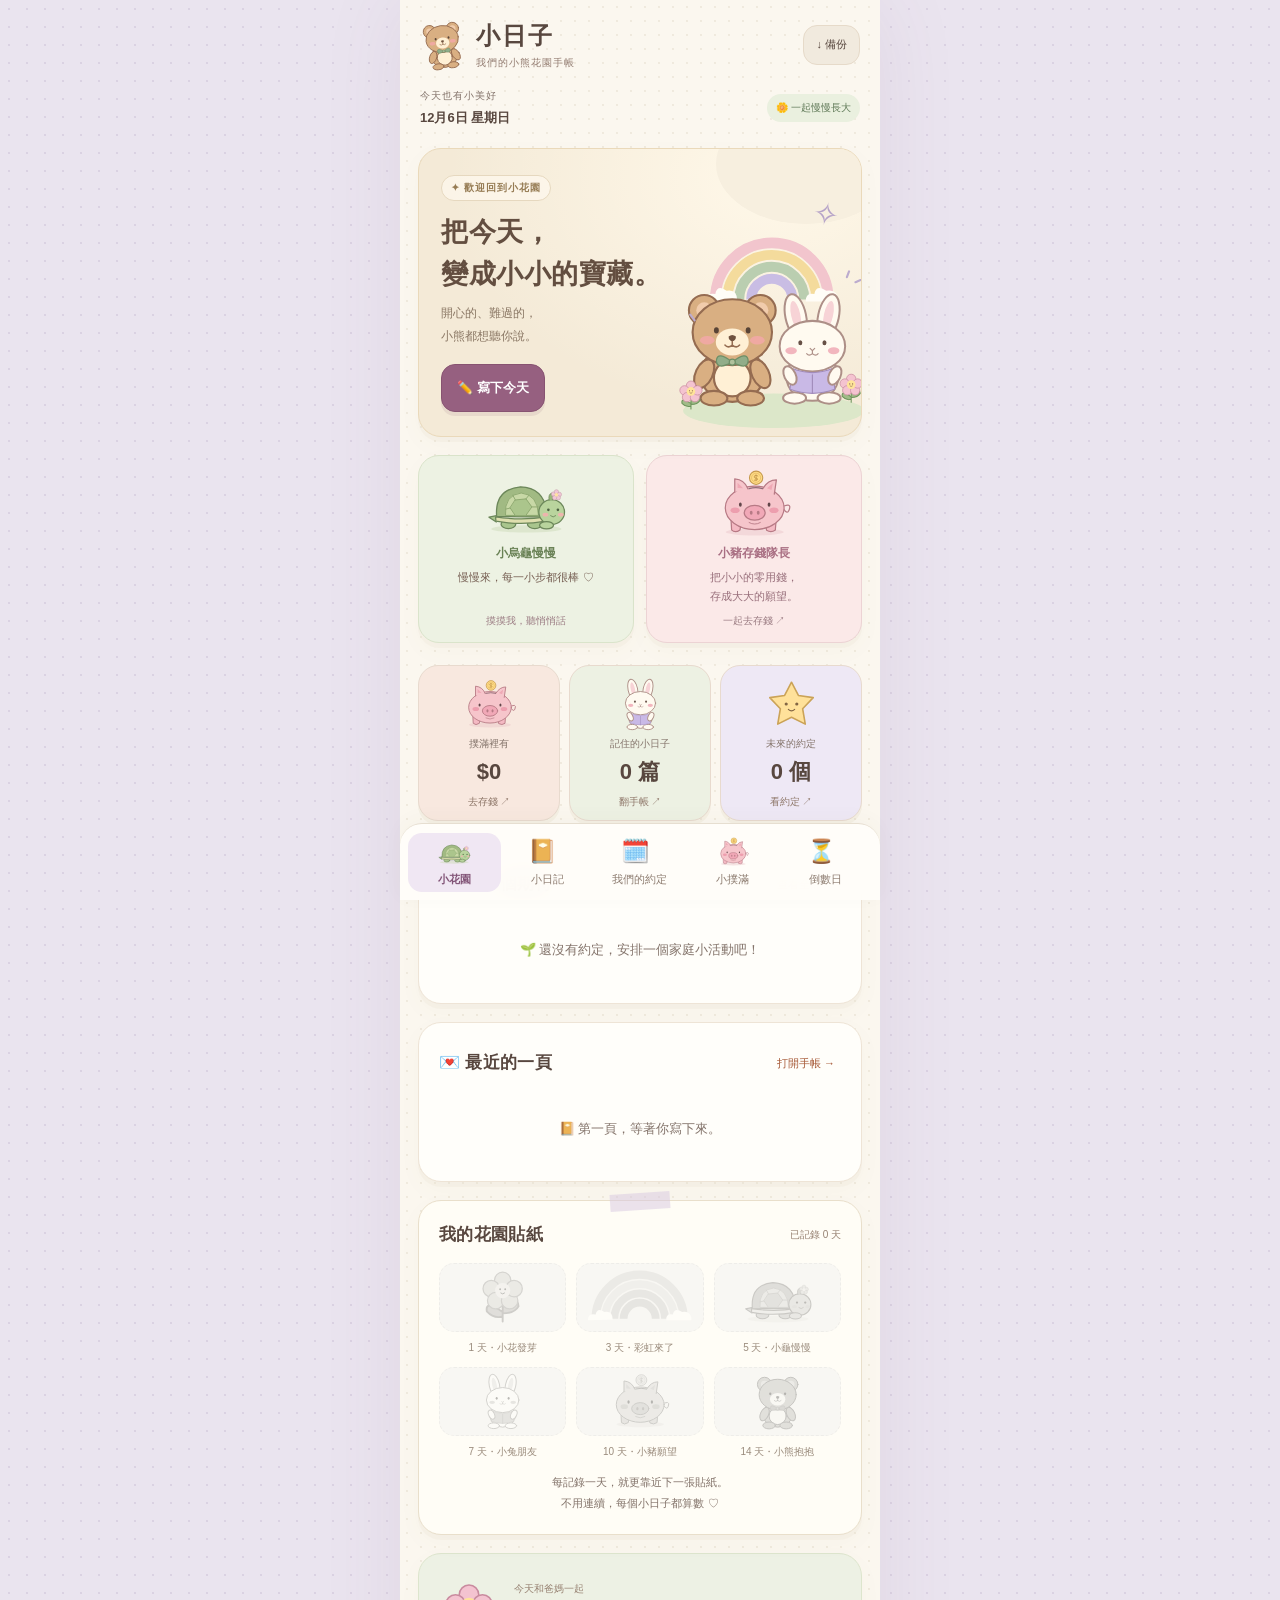
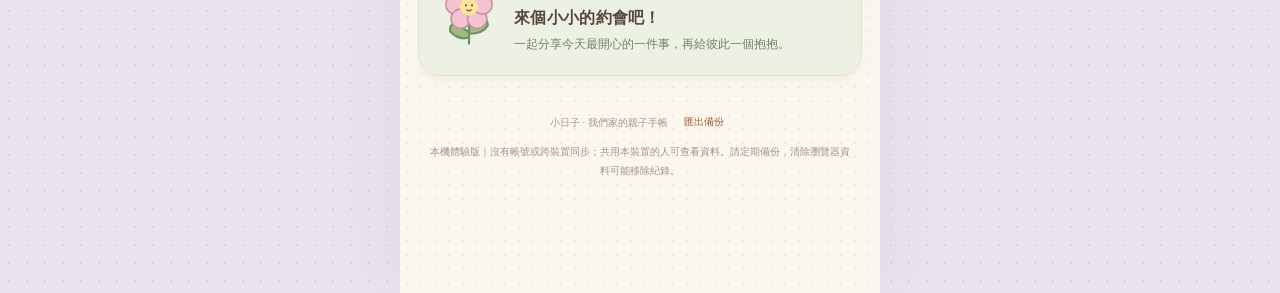
==== family-journal.html @ 4f3462b0 "Add files via upload" ====
<!doctype html>
<html lang="zh-Hant">
<head>
<meta charset="utf-8"><meta name="viewport" content="width=device-width,initial-scale=1,viewport-fit=cover"><meta name="theme-color" content="#fbf7ef"><meta name="apple-mobile-web-app-capable" content="yes"><meta name="apple-mobile-web-app-title" content="小日子">
<title>小日子・小熊花園親子手帳</title>
<style>
:root{--ink:#443b34;--muted:#82766b;--orange:#dc754e;--cream:#faf7f0;--line:#e9e1d5;--green:#526c52;--shadow:0 8px 30px #56432c08}*{box-sizing:border-box}body{margin:0;background:var(--cream);color:var(--ink);font-family:"Microsoft JhengHei","PingFang TC",sans-serif;line-height:1.65}button,input,textarea,select{font:inherit}button{cursor:pointer}button:focus-visible,a:focus-visible{outline:3px solid #956749;outline-offset:3px}button{border:0;border-radius:12px;padding:10px 18px;background:#eee7dc;color:var(--ink)}button:hover{filter:brightness(.96)}.primary{background:var(--orange);color:white}.secondary{background:#eef2e8;color:var(--green)}.danger{color:#a0473f;background:#fbefea}.small{font-size:13px;padding:6px 11px}.shell{display:grid;grid-template-columns:235px 1fr;min-height:100vh}.sidebar{padding:36px 22px;border-right:1px solid var(--line);background:#fffdf8;display:flex;flex-direction:column;gap:28px}.brand{font-size:28px;font-weight:800;letter-spacing:4px}.brand span{font-size:13px;display:block;font-weight:400;letter-spacing:2px;color:var(--muted)}nav{display:grid;gap:9px}nav button{text-align:left;background:transparent;padding:13px 16px}nav button.active{background:#f9e5d7;color:#a75534;font-weight:700}.nav-icon{display:inline-block;width:32px}.sidebar-note{margin-top:auto;font-size:12px;color:var(--muted);background:#f5f2e9;padding:16px;border-radius:16px}.main{padding:32px 5%;max-width:1450px;width:100%;margin:auto}.topbar{display:flex;justify-content:space-between;align-items:center;gap:16px;margin-bottom:32px}.eyebrow{color:var(--muted);font-size:12px;letter-spacing:2px}.topbar strong{display:block;font-size:16px}.badge{font-size:12px;background:#eaf0e3;color:var(--green);padding:7px 12px;border-radius:30px}h1{font-size:30px;line-height:1.4;margin:8px 0 10px}h2{font-size:19px;margin:0 0 15px}h3{margin:0;font-size:17px}p{margin:8px 0}small,.muted{color:var(--muted)}.page-head{margin-bottom:26px}.grid{display:grid;grid-template-columns:1.1fr 1fr;gap:22px}.card{background:#fffefa;border:1px solid var(--line);border-radius:22px;padding:25px;box-shadow:var(--shadow);margin-bottom:20px}.hero{background:#f4e4ce;display:flex;align-items:center;justify-content:space-between;gap:20px;padding:32px;border:0}.hero p{color:#80664f}.hero-art{font-size:88px;transform:rotate(-8deg);line-height:1.2}.row{display:flex;gap:12px;align-items:center;flex-wrap:wrap}.between{justify-content:space-between}.stats{display:grid;grid-template-columns:repeat(3,1fr);gap:15px;margin-bottom:24px}.stat{padding:20px;background:#fffefa;border:1px solid var(--line);border-radius:18px}.stat strong{display:block;font-size:26px}.stat small{font-size:12px}.mint{background:#eef2e7}.peach{background:#fcece2}.lavender{background:#efecf5}.empty{padding:22px 12px;text-align:center;color:var(--muted);font-size:14px}.field{display:block;margin:0 0 15px}.field>span{display:block;font-size:14px;font-weight:700;margin-bottom:6px}input,textarea,select{width:100%;padding:11px 12px;border:1px solid #dbd2c5;border-radius:10px;background:#fff;color:var(--ink);min-width:0}textarea{resize:vertical;min-height:110px}.two{display:grid;grid-template-columns:1fr 1fr;gap:14px}.moods{display:flex;gap:9px;margin-bottom:18px;flex-wrap:wrap}.moods label{position:relative;cursor:pointer}.moods input{position:absolute;opacity:0;width:1px}.moods span{display:block;border:2px solid transparent;background:#f4f0e9;border-radius:13px;padding:8px 12px;font-size:24px}.moods input:checked+span{border-color:var(--orange);background:#fff0e6}.moods input:focus-visible+span{outline:3px solid #956749}.entry{border-top:1px solid var(--line);padding:19px 0}.entry:first-child{border:0}.entry p{white-space:pre-wrap;overflow-wrap:anywhere}.reply{background:#f2f3e9;border-radius:12px;padding:12px 15px;margin:12px 0}.reply p{margin:4px 0}.balance{font-size:48px;line-height:1.25;font-weight:800;letter-spacing:-1px;margin:14px 0}.pig{font-size:90px;line-height:1.4}.money-head{background:#fae7e2;text-align:center}.progress{height:13px;border-radius:20px;background:#e7dfd4;overflow:hidden;margin:14px 0}.progress>div{height:100%;background:#92a67c;border-radius:20px}.transaction{display:flex;align-items:center;gap:12px;border-bottom:1px solid var(--line);padding:14px 0}.transaction .desc{flex:1;min-width:0;overflow-wrap:anywhere}.transaction strong{white-space:nowrap}.positive{color:#4b7453}.negative{color:#b45e43}.calendar{display:grid;grid-template-columns:repeat(7,1fr);gap:4px}.weekday{text-align:center;color:var(--muted);font-size:12px;padding:8px 0}.day{border:1px solid var(--line);background:#fffefa;border-radius:9px;min-height:68px;padding:5px;overflow:hidden}.day.today{border-color:var(--orange);background:#fff2e8}.day time{font-size:13px}.day .dot{display:block;background:#eaf0e2;color:var(--green);font-size:10px;white-space:nowrap;overflow:hidden;text-overflow:ellipsis;border-radius:4px;padding:1px 3px;margin-top:3px}.count-card{display:flex;align-items:center;gap:20px}.count-number{min-width:82px;text-align:center;font-size:37px;line-height:1.1;color:var(--orange);font-weight:800}.count-number small{font-size:12px;font-weight:400;display:block;margin-top:7px}.count-body{flex:1;overflow-wrap:anywhere}.hint{font-size:12px;color:var(--muted)}footer{font-size:12px;color:var(--muted);text-align:center;padding:20px}.toast{position:fixed;bottom:25px;left:50%;transform:translateX(-50%);background:#443b34;color:white;border-radius:14px;padding:12px 22px;max-width:90vw;z-index:5;box-shadow:0 6px 25px #0002}.hidden,[hidden]{display:none!important}.section-link{color:#a75a38;background:transparent;padding:0;font-size:13px}.checkbox{display:flex;align-items:center;gap:9px;font-size:14px;margin:10px 0 18px}.checkbox input{width:auto}.goal-icon{font-size:36px}dialog{border:1px solid var(--line);border-radius:20px;padding:26px;max-width:430px;width:90%;background:#fffefa;color:var(--ink)}dialog::backdrop{background:#443b3460}.note-box{padding:14px;background:#f7f1e7;border-radius:12px;font-size:13px;margin-bottom:16px}.mobile-brand{display:none}
@media(min-width:1100px){.calendar-layout{grid-template-columns:1.5fr 1fr}}
@media(max-width:850px){.shell{grid-template-columns:1fr}.sidebar{padding:15px 20px;gap:12px;border-right:0;border-bottom:1px solid var(--line)}.brand{font-size:23px}.brand span{display:none}nav{display:flex;overflow:auto;gap:5px}nav button{white-space:nowrap;font-size:13px;padding:9px}.nav-icon{width:25px}.sidebar-note{display:none}.main{padding:22px}.topbar{margin-bottom:22px}.grid{grid-template-columns:1fr}.hero-art{font-size:65px}.hero{padding:24px}.stats{gap:8px}.stat{padding:15px}.stat strong{font-size:22px}h1{font-size:26px}}
@media(max-width:480px){.main{padding:18px 14px}.card{padding:20px}.topbar{align-items:flex-start}.badge{font-size:10px}.two{grid-template-columns:1fr}.day{min-height:57px;padding:3px}.hero-art{font-size:48px}.hero{gap:5px}.hero h1{font-size:23px}.stats{grid-template-columns:1fr 1fr 1fr}.stat{padding:12px 9px}.stat strong{font-size:20px}.stat small{font-size:11px}.count-card{gap:10px}.count-number{min-width:65px}}

/* 手機優先的小熊花園：所有插畫內嵌於單一檔案，離線也能開啟。 */
:root{--ink:#58473f;--muted:#84746b;--orange:#9b6082;--cream:#fbf7ef;--line:#ede4d8;--green:#5f7957;--shadow:0 5px 0 #e9e1d446,0 8px 24px #8b704908}
body{background:#eae4ef;background-image:radial-gradient(#bcaecb55 1px,transparent 1px);background-size:18px 18px;font-family:"Microsoft JhengHei","PingFang TC",sans-serif;-webkit-tap-highlight-color:transparent}button,input,textarea,select{touch-action:manipulation}button{transition:transform .16s,background .16s,box-shadow .16s;min-height:44px}button:active{transform:translateY(2px) scale(.98)}button:hover{filter:none}.art-library{position:absolute;width:0;height:0;overflow:hidden}.shell{display:block;max-width:480px;margin:0 auto;background:var(--cream);background-image:radial-gradient(#d1c6af44 .8px,transparent .8px);background-size:14px 14px;box-shadow:0 0 80px #6f526b14;min-height:100dvh;position:relative}.sidebar{padding:20px 20px 0;border:0;display:block;background:transparent}.brand{display:flex;align-items:center;gap:10px;font-size:24px;line-height:1.25;letter-spacing:2px}.brand>svg{width:46px;height:50px;transform:rotate(-8deg)}.brand span{display:block;font-size:10px;letter-spacing:1px;margin-top:6px;color:#927b70}.backup-button{margin-left:auto;font-size:11px;font-weight:400;letter-spacing:0;background:#f1eade;min-height:40px;padding:6px 12px;border:1px solid #e6dac9;border-radius:14px}.sidebar-note{display:none}nav{position:fixed;z-index:10;bottom:0;left:50%;transform:translateX(-50%);width:min(100%,480px);display:grid;grid-template-columns:repeat(5,minmax(0,1fr));gap:0;padding:9px 8px calc(8px + env(safe-area-inset-bottom,0px));background:#fffdf9f5;backdrop-filter:blur(14px);border-top:1px solid #e6ded0;border-radius:22px 22px 0 0;box-shadow:0 -4px 20px #5e494009}nav button{display:flex;flex-direction:column;align-items:center;justify-content:center;gap:4px;padding:4px 0;background:transparent;font-size:11px;border-radius:14px;min-height:56px;white-space:nowrap;color:#8d7c70}nav button.active{background:#f0e7f3;color:#825477;font-weight:700}.nav-icon{width:38px;height:29px;font-size:23px;line-height:29px;display:block}.main{padding:18px 18px calc(95px + env(safe-area-inset-bottom,0px));max-width:100%;margin:0}.topbar{margin:0 2px 20px;gap:8px}.topbar .eyebrow{font-size:10px;letter-spacing:1px}.topbar strong{font-size:13px;margin-top:2px}.badge{font-size:10px;padding:6px 9px;background:#eaf0df}.eyebrow{font-size:11px;letter-spacing:1px}h1{font-size:27px;letter-spacing:.5px}h2{font-size:17px;letter-spacing:.3px;margin-bottom:12px}h3{font-size:16px}p{font-size:14px}.card{padding:20px;border:1px solid #eee4d6;border-radius:23px;margin-bottom:18px}.hero{position:relative;display:block;overflow:hidden;background:#f4ead7;background-image:radial-gradient(ellipse at 80% 10%,#fff8e9 0,transparent 65%);min-height:285px;border:1px solid #ead9ba;padding:24px 22px;isolation:isolate}.hero:after{content:"";position:absolute;width:180px;height:120px;border-radius:50%;background:#f7efdf;right:-35px;top:-45px;z-index:-1}.hero-copy{position:relative;z-index:2;pointer-events:none}.hero-copy button{pointer-events:auto}.hero-tag{display:inline-block;font-size:10px;font-weight:700;color:#967c54;letter-spacing:1px;background:#fffaf0b0;border:1px solid #e6d8bf;padding:4px 9px;border-radius:20px}.hero h1{font-size:27px;line-height:1.55;margin:11px 0 6px;max-width:100%;color:#634e40}.hero p{font-size:12px;line-height:1.9;max-width:165px;color:#8a7764;margin:0 0 16px}.hero .primary{font-size:13px;padding:11px 15px}.primary{background:#966080;border:1px solid #875371;box-shadow:0 4px 0 #7545621a;font-weight:700;border-radius:14px;min-height:48px}.hero-art{position:absolute;right:-6px;bottom:7px;width:194px;height:198px;transform:none;pointer-events:none}.hero-spark{position:absolute;right:22px;top:40px;color:#b6a3c8;font-size:31px;transform:rotate(12deg)}.buddy{display:flex;width:100%;text-align:left;align-items:center;gap:11px;border:1px solid #e8dfd2;background:#fffdf7;padding:12px 14px;margin-bottom:22px;border-radius:18px;box-shadow:var(--shadow)}.buddy>svg{width:41px;height:47px;flex-shrink:0}.buddy>span:nth-child(2){flex:1}.buddy small{display:block;color:#a08471;font-size:10px;margin-bottom:3px}.buddy #buddy-message{display:block;font-size:12px;color:#786155;line-height:1.7}.buddy-heart{font-size:26px;color:#bc8aa1}.buddy.bounce svg{animation:wiggle .5s ease}.stats{gap:9px;margin-bottom:22px;grid-template-columns:repeat(3,minmax(0,1fr))}.stat{padding:12px 7px 10px;text-align:center;border-radius:20px;min-width:0;position:relative;box-shadow:0 4px 0 #dccfba33;border:1px solid #e8dace;overflow:hidden}.stat>svg{display:block;width:61px;height:53px;margin:0 auto 5px}.stat small{display:block;font-size:10px}.stat strong{font-size:22px;margin-top:2px;overflow-wrap:anywhere;line-height:1.5}.stat-link{display:block;font-size:10px;color:#8e7769;margin-top:6px}.peach{background:#f8e8df}.mint{background:#edf1e3}.lavender{background:#eee8f5}.grid,.calendar-layout{display:grid;grid-template-columns:minmax(0,1fr);gap:0}.grid>div{min-width:0}.section-link{font-size:11px;min-height:40px;padding:6px;display:inline-flex;align-items:center}.row.between{gap:6px}.row.between h2{margin-bottom:0}.row.between+div{margin-top:14px}.count-card{gap:14px}.count-number{min-width:70px;font-size:37px;background:#f7f0e5;padding:12px 7px;border:1px dashed #d9cbb9;border-radius:16px;color:#9b6082;line-height:1.1}.count-number small{font-size:10px}.count-body small{font-size:11px}.count-body p{font-size:12px;margin:4px 0;white-space:pre-wrap}.empty{padding:20px 5px;font-size:13px;line-height:1.9}.page-head{margin:4px 3px 23px}.page-head h1{margin:5px 0}.page-head p{font-size:13px;margin-top:5px}.tiny-label{font-size:10px;color:#978272}.garden-card{background:#fffdf6;border:1px solid #e9dfcb;position:relative}.garden-card:before{content:"";position:absolute;width:60px;height:17px;background:#d7c7e180;top:-8px;left:calc(50% - 30px);transform:rotate(-4deg)}.garden-stickers{display:grid;grid-template-columns:repeat(4,minmax(0,1fr));gap:10px;margin:20px 0 12px}.garden-sticker{text-align:center;font-size:10px;color:#9b8c7d}.garden-sticker svg{display:block;width:100%;height:69px;padding:5px;border-radius:15px;background:#f6eedf;border:1px dashed #e3d5bd;filter:grayscale(1);opacity:.4}.garden-sticker.earned svg{filter:none;opacity:1;background:#fff4db;border:1px solid #e8d4ad;transform:rotate(-5deg);box-shadow:2px 4px 0 #e7dac4}.garden-sticker:nth-child(even).earned svg{transform:rotate(5deg)}.garden-sticker span{display:block;margin-top:8px}.garden-card .hint{font-size:11px;text-align:center;line-height:1.9;margin-bottom:0}.family-task{display:flex;align-items:center;gap:15px;background:#edf1e4;border-color:#dde5cd}.family-task>svg{width:60px;height:78px;flex-shrink:0}.family-task h2{margin:4px 0;font-size:16px}.family-task p{font-size:12px;margin:0;color:#708166}.field{margin-bottom:17px}.field>span{font-size:13px}input,textarea,select{font-size:16px;min-height:48px;border-radius:13px;border:1px solid #e0d5c6;background:#fffdf9;padding:12px;line-height:1.5}input:focus,textarea:focus,select:focus{outline:2px solid #bea6cc;outline-offset:2px}textarea{min-height:145px}.two{grid-template-columns:1fr;gap:0}.moods{display:grid;grid-template-columns:repeat(5,minmax(0,1fr));gap:7px;margin:12px 0 22px}.moods span{padding:9px 0 6px;text-align:center;font-size:27px;background:#f7f0e6;border-radius:15px;border:2px solid transparent;line-height:1.4}.moods em{font-style:normal;font-size:10px;display:block;color:#8b7567;margin-top:3px}.moods input:checked+span{border-color:#b397bf;background:#f0e6f4;box-shadow:0 3px 0 #bfa4ce2e}.mood-title{font-size:13px;font-weight:700}.writing-prompts{margin-bottom:18px}.writing-prompts>span{font-size:11px;color:#95806f;display:block;margin-bottom:8px}.writing-prompts .row{gap:5px}.writing-prompts button{padding:8px 10px;font-size:11px;border-radius:12px;background:#f3eddf;min-height:40px;flex:1;white-space:nowrap}.sticker-picker{display:grid;grid-template-columns:repeat(6,minmax(0,1fr));gap:5px;margin:-4px 0 20px}.sticker-picker button{font-size:24px;padding:7px 0;border:2px solid transparent;background:#f6f0e5;border-radius:13px}.sticker-picker button.selected{border-color:#c2a0b5;background:#faeaf1;transform:rotate(-6deg)}.sr-only{position:absolute!important;width:1px!important;height:1px!important;margin:-1px!important;padding:0!important;overflow:hidden!important;clip:rect(0,0,0,0)!important;white-space:nowrap!important;border:0!important;min-height:0!important}.full{width:100%}.note-box{font-size:12px;padding:13px 14px;border-radius:14px;background:#f5efdf}.entry{padding:20px 0}.entry>p{font-size:15px;line-height:1.95;background:repeating-linear-gradient(transparent,transparent 28px,#eadfc366 29px);padding:6px 0;min-height:40px}.reply{background:#edf1e4;border:1px solid #e0e7d4;border-radius:16px 16px 16px 4px}.reply p{font-size:13px;line-height:1.8}.reply small{font-size:10px}.secondary{background:#e7eddb;border:1px solid #d9e2cc;border-radius:12px}.small{font-size:12px;min-height:40px}.entry form textarea{font-size:16px;background:#fffef9}.calendar{gap:4px;grid-template-columns:repeat(7,minmax(0,1fr))}.day{min-height:58px;border-radius:11px;padding:4px;position:relative;background:#fffdf8;border-color:#efe5d6;min-width:0}.day.today{background:#eee5f4;border:1.5px solid #b69ac6}.day.today time{color:#8b5b9c;font-weight:800}.day time{font-size:12px}.day .dot{width:7px;height:7px;padding:0;border-radius:50%;display:inline-block;font-size:0;margin:3px 1px 0;background:#a7ba86}.day .dot.exam{background:#c3acd9}.day .dot.birthday{background:#e6b084}.weekday{font-size:11px}.money-head{background:#fae9e9;border:1px solid #efd4d7;position:relative;overflow:hidden}.money-head:before,.money-head:after{content:"✧";position:absolute;color:#d8a4af;font-size:30px;top:60px;left:25px}.money-head:after{left:auto;right:25px;top:110px;font-size:21px}.pig{line-height:1;font-size:14px}.pig svg{width:210px;height:175px;display:block;margin:auto}.pig-name{display:inline-block;background:#fff9f3;border:1px solid #eac9ce;color:#aa7983;border-radius:20px;padding:5px 12px;font-size:10px;transform:rotate(-4deg);margin:-5px 0 5px}.money-head>p{color:#997983;font-size:12px}.balance{font-size:43px;color:#a16b82;margin:4px 0 12px}.pig-cheer{font-size:12px;color:#986d7a;margin:0 0 16px}.money-head .row{gap:8px}.money-head .row>span{background:#fff8f3;padding:5px 9px;border-radius:20px;font-size:10px;color:#9a7b77}.money-head .hint{font-size:10px;max-width:250px;margin:12px auto 0;color:#aa8f8a}.money-actions{display:grid;grid-template-columns:1fr 1fr;gap:12px;margin:16px 0 20px}.money-actions button{display:flex;flex-direction:column;align-items:center;gap:5px;padding:12px;font-size:29px;background:#f6f1e6;border:2px solid transparent;border-radius:17px}.money-actions button span{font-size:13px;font-weight:700;color:#8a7665}.money-actions button.chosen{background:#eef0e2;border-color:#aaba8f}.money-actions button[data-money="out"].chosen{background:#f8e9e5;border-color:#d1a08d}.progress{height:16px;border:2px solid #f7f3e9;background:#eae3d3;box-shadow:0 0 0 1px #e6dece;margin:17px 0}.progress>div{background:repeating-linear-gradient(110deg,#a8bc93,#a8bc93 9px,#b7c99f 9px,#b7c99f 18px);transition:width .4s}.transaction{gap:8px}.transaction .desc strong{font-size:12px;white-space:normal}.transaction .desc small{font-size:10px}.transaction>strong{font-size:13px}.transaction button{font-size:10px;padding:5px 8px;min-height:40px}.hint{font-size:11px}.checkbox{font-size:12px;min-height:44px}.checkbox input{width:20px;height:20px;min-height:0;accent-color:#98749f}#event-form .primary,#money-form .primary,#goal-form button{width:100%}#event-form textarea{min-height:90px}#page-countdown>.primary{width:100%}#page-countdown .card{background:#f0ecf5}#page-countdown .card.mint{background:#edf1e3}footer{font-size:10px;line-height:1.9;padding:8px 8px 18px;color:#a39383}footer .section-link{font-size:10px}.toast{bottom:calc(92px + env(safe-area-inset-bottom,0px));font-size:13px;background:#796078;color:#fff;border:1px solid #fff6;border-radius:17px;max-width:calc(100vw - 32px);width:max-content;box-shadow:0 8px 30px #79607826;z-index:30;text-align:center;padding:12px 18px}.celebration{position:fixed;inset:0;pointer-events:none;z-index:25;overflow:hidden;max-width:480px;margin:auto}.celebration span{position:absolute;top:30%;font-size:24px;animation:petal-fall 1.7s ease-out both;left:var(--x);animation-delay:var(--delay)}dialog{padding:25px;border-radius:24px;border:2px solid #e9d8e6}dialog h2{font-size:18px}dialog p{font-size:14px}dialog .row{flex-wrap:nowrap}dialog button{flex:1}dialog::backdrop{background:#65565e66;backdrop-filter:blur(3px)}.coin{transform-origin:126px 25px;animation:coin-float 3.5s ease-in-out infinite}
@keyframes coin-float{50%{transform:translateY(-5px) rotate(5deg)}}@keyframes wiggle{25%{transform:rotate(-12deg)}75%{transform:rotate(12deg)}}@keyframes petal-fall{0%{opacity:0;transform:translateY(-40px) rotate(0) scale(.6)}20%{opacity:1}100%{opacity:0;transform:translateY(330px) rotate(130deg) scale(1.1)}}
@media(max-width:360px){.main{padding-left:13px;padding-right:13px}.sidebar{padding-left:15px;padding-right:15px}.hero{padding:22px 18px;min-height:280px}.hero h1{font-size:25px}.hero-art{width:163px;height:175px;right:-14px;bottom:13px}.hero p{font-size:11px;max-width:145px}.hero .primary{padding:10px 12px}.stat strong{font-size:19px}.moods{gap:5px}.writing-prompts button{font-size:10px;padding:8px 5px}.card{padding:18px}.day{padding:3px;min-height:52px}.brand{font-size:22px}.brand>svg{width:40px}.garden-stickers{gap:6px}.garden-sticker span{font-size:9px}nav button{font-size:10px}}
@media(prefers-reduced-motion:reduce){*,*:before,*:after{animation:none!important;transition:none!important;scroll-behavior:auto!important}.celebration{display:none}}

#page-pig .grid>div{display:contents}#page-pig .money-head{order:0}#page-pig #money-form{order:1}#page-pig .goal-card{order:2}#page-pig .transaction-card{order:3}.money-actions svg{width:36px;height:36px}button:focus-visible{outline-color:#9b77b0}
.nav-icon svg{display:block;width:36px;height:30px;margin:auto}.animal-friends{display:grid;grid-template-columns:repeat(2,minmax(0,1fr));gap:12px;margin:0 0 22px}.animal-friends .buddy{display:flex;flex-direction:column;gap:5px;margin:0;padding:13px 10px;text-align:center;min-width:0;border-radius:21px}.animal-friends .buddy>svg{width:88px;height:70px;flex-shrink:0}.animal-friends .buddy>span:nth-child(2){width:100%;flex:auto}.animal-friends .buddy small{font-size:12px;font-weight:700;margin-bottom:4px}.animal-friends .buddy #buddy-message,.animal-friends .friend-message{display:block;font-size:11px;line-height:1.8;min-height:40px}.turtle-buddy{background:#edf2e3;border-color:#dae4cb}.turtle-buddy small{color:#6a8256}.pig-buddy{background:#fbe9e8;border-color:#ecd3d4}.pig-buddy small{color:#a96f83}.pig-buddy .friend-message{color:#986f7b}.friend-arrow{font-size:10px;color:#9b7c83}.animal-friends .buddy:focus-visible{outline-offset:2px}@media(max-width:360px){.animal-friends{gap:9px}.animal-friends .buddy{padding:12px 8px}.animal-friends .buddy>svg{width:78px;height:65px}.animal-friends .buddy #buddy-message,.animal-friends .friend-message{font-size:10px}}
.garden-stickers{grid-template-columns:repeat(3,minmax(0,1fr))}
</style>
</head>
<body>
<svg xmlns="http://www.w3.org/2000/svg" class="art-library" aria-hidden="true"><defs>
<symbol id="turtle" viewBox="0 0 240 180"><ellipse cx="121" cy="158" rx="96" ry="10" fill="#cddcba" opacity=".5"/><g stroke="#6c875a" stroke-width="3.5" stroke-linecap="round" stroke-linejoin="round"><path d="M43 121L19 126 39 139" fill="#a9c58d"/><ellipse cx="72" cy="145" rx="20" ry="12" fill="#a9c58d"/><ellipse cx="144" cy="145" rx="20" ry="12" fill="#a9c58d"/><path d="M40 124Q34 50 105 43Q176 46 177 126Z" fill="#a1ba83"/><path d="M64 120Q60 65 107 60Q152 64 154 120Z" fill="#c8d8a6" stroke="#8ba76e" stroke-width="2.5"/><path d="M91 79L120 76 136 98 119 122 91 122 77 101Z" fill="#abc58c" stroke="#8ba76e" stroke-width="2.5"/><path d="M91 79L84 66M120 76L128 66M136 98L153 98M77 101L64 104" fill="none" stroke="#8ba76e" stroke-width="2.5"/><path d="M37 125Q108 136 176 125L174 137Q105 149 38 137Z" fill="#dfdfaf"/><ellipse cx="190" cy="112" rx="35" ry="34" fill="#b9d49d"/><ellipse cx="176" cy="148" rx="19" ry="10" fill="#b9d49d"/><circle cx="181" cy="106" r="3.6" fill="#4d6241" stroke="none"/><circle cx="207" cy="106" r="3.6" fill="#4d6241" stroke="none"/><ellipse cx="173" cy="119" rx="8" ry="5" fill="#edb5ad" stroke="none"/><ellipse cx="215" cy="119" rx="8" ry="5" fill="#edb5ad" stroke="none"/><path d="M187 122Q194 129 201 122" fill="none" stroke-width="2.3"/><path d="M183 79Q180 64 190 60Q198 70 192 79" fill="#98b779" stroke-width="2"/></g><g fill="#f0c7d5" stroke="#c79cab" stroke-width="1.5"><circle cx="195" cy="63" r="6"/><circle cx="203" cy="57" r="6"/><circle cx="211" cy="64" r="6"/><circle cx="208" cy="73" r="6"/><circle cx="198" cy="73" r="6"/></g><circle cx="203" cy="65" r="5" fill="#ffe2a3"/></symbol>
<symbol id="flower" viewBox="0 0 80 90"><path d="M40 83V43M40 68Q12 48 15 67Q26 79 40 75M40 60Q64 40 65 59Q59 70 40 70" fill="#a0bb87" stroke="#6e945c" stroke-width="3" stroke-linecap="round"/><g fill="#f4c3d0" stroke="#c98b9f" stroke-width="2"><circle cx="40" cy="18" r="13"/><circle cx="22" cy="31" r="13"/><circle cx="29" cy="50" r="13"/><circle cx="51" cy="50" r="13"/><circle cx="58" cy="31" r="13"/></g><circle cx="40" cy="34" r="12" fill="#ffe499"/><circle cx="36" cy="32" r="1.5" fill="#775345"/><circle cx="44" cy="32" r="1.5" fill="#775345"/><path d="M37 38Q40 41 43 38" fill="none" stroke="#775345" stroke-width="1.5" stroke-linecap="round"/></symbol>
<symbol id="bear" viewBox="0 0 180 200"><g stroke="#956c51" stroke-width="3.5" stroke-linecap="round" stroke-linejoin="round"><ellipse cx="90" cy="145" rx="52" ry="45" fill="#d9af82"/><ellipse cx="90" cy="151" rx="30" ry="30" fill="#fff0d5"/><ellipse cx="44" cy="144" rx="14" ry="25" fill="#d9af82" transform="rotate(25 44 144)"/><ellipse cx="136" cy="144" rx="14" ry="25" fill="#d9af82" transform="rotate(-25 136 144)"/><ellipse cx="60" cy="184" rx="22" ry="12" fill="#d9af82"/><ellipse cx="120" cy="184" rx="22" ry="12" fill="#d9af82"/><circle cx="44" cy="40" r="25" fill="#d9af82"/><circle cx="136" cy="40" r="25" fill="#d9af82"/><circle cx="44" cy="40" r="13" fill="#f1ccac" stroke="none"/><circle cx="136" cy="40" r="13" fill="#f1ccac" stroke="none"/><ellipse cx="90" cy="76" rx="65" ry="54" fill="#d9af82"/><ellipse cx="90" cy="92" rx="27" ry="22" fill="#fff0d5" stroke="none"/><path d="M84 83Q90 78 96 83Q96 90 90 91Q84 90 84 83" fill="#70523f" stroke="none"/><path d="M90 91V97M90 97Q83 103 78 97M90 97Q97 103 102 97" fill="none" stroke-width="2.5"/><ellipse cx="64" cy="73" rx="4" ry="5" fill="#594436" stroke="none"/><ellipse cx="116" cy="73" rx="4" ry="5" fill="#594436" stroke="none"/><ellipse cx="49" cy="89" rx="12" ry="7" fill="#efa9a2" stroke="none"/><ellipse cx="131" cy="89" rx="12" ry="7" fill="#efa9a2" stroke="none"/><path d="M90 125Q66 106 64 122Q64 139 90 125Q114 106 116 122Q116 139 90 125" fill="#91ad89" stroke="#6e8f67" stroke-width="2"/><circle cx="90" cy="125" r="5" fill="#b0c19c" stroke="#6e8f67" stroke-width="2"/></g></symbol>
<symbol id="bunny" viewBox="0 0 160 200"><g stroke="#ad8f87" stroke-width="3.5" stroke-linecap="round"><ellipse cx="80" cy="148" rx="45" ry="42" fill="#fffaf0"/><ellipse cx="49" cy="185" rx="20" ry="10" fill="#fffaf0"/><ellipse cx="109" cy="185" rx="20" ry="10" fill="#fffaf0"/><ellipse cx="51" cy="43" rx="18" ry="39" fill="#fffaf0" transform="rotate(-12 51 43)"/><ellipse cx="108" cy="43" rx="18" ry="39" fill="#fffaf0" transform="rotate(12 108 43)"/><ellipse cx="51" cy="41" rx="8" ry="25" fill="#f7d3d6" stroke="none" transform="rotate(-12 51 41)"/><ellipse cx="108" cy="41" rx="8" ry="25" fill="#f7d3d6" stroke="none" transform="rotate(12 108 41)"/><ellipse cx="80" cy="95" rx="57" ry="44" fill="#fffaf0"/><ellipse cx="59" cy="89" rx="3.5" ry="4.5" fill="#665046" stroke="none"/><ellipse cx="101" cy="89" rx="3.5" ry="4.5" fill="#665046" stroke="none"/><path d="M76 99L80 103 84 99M80 103V108M80 108Q74 113 70 108M80 108Q86 113 90 108" fill="none" stroke-width="2"/><ellipse cx="43" cy="103" rx="10" ry="6" fill="#f2b6be" stroke="none"/><ellipse cx="117" cy="103" rx="10" ry="6" fill="#f2b6be" stroke="none"/><path d="M45 134Q80 148 115 134L119 170Q80 184 41 170Z" fill="#c9b9e6" stroke="#a18bbb" stroke-width="2"/><path d="M80 145V177" stroke="#a18bbb" stroke-width="2"/><ellipse cx="41" cy="146" rx="10" ry="17" fill="#fffaf0" transform="rotate(-25 41 146)"/><ellipse cx="119" cy="146" rx="10" ry="17" fill="#fffaf0" transform="rotate(25 119 146)"/></g></symbol>
<symbol id="piggy" viewBox="0 0 240 200"><ellipse cx="122" cy="180" rx="83" ry="10" fill="#e7bfc4" opacity=".4"/><g stroke="#b77a85" stroke-width="3.5" stroke-linejoin="round" stroke-linecap="round"><path d="M190 113Q231 91 220 118Q215 130 206 116" fill="none"/><path d="M54 137L56 174Q66 184 80 174L85 146M151 148L156 175Q169 183 181 174L184 135" fill="#f4b9c3"/><ellipse cx="122" cy="111" rx="84" ry="62" fill="#f6c5cb"/><path d="M65 66L65 28Q93 30 103 57M145 56Q160 31 184 31L178 72" fill="#f6c5cb"/><path d="M73 54V39L89 55M157 55L174 41 170 60" fill="#efa9b5" stroke="none"/><path d="M106 56Q125 51 144 56" fill="none" stroke="#906b76"/><ellipse cx="81" cy="102" rx="4" ry="6" fill="#62464a" stroke="none"/><ellipse cx="163" cy="102" rx="4" ry="6" fill="#62464a" stroke="none"/><ellipse cx="66" cy="118" rx="13" ry="8" fill="#ed9eae" stroke="none"/><ellipse cx="177" cy="118" rx="13" ry="8" fill="#ed9eae" stroke="none"/><ellipse cx="122" cy="125" rx="30" ry="21" fill="#f1a8b7"/><ellipse cx="112" cy="125" rx="4" ry="6" fill="#b77a85" stroke="none"/><ellipse cx="132" cy="125" rx="4" ry="6" fill="#b77a85" stroke="none"/><path d="M106 153Q122 162 138 153" fill="none" stroke-width="2.5"/></g><g class="coin"><circle cx="126" cy="25" r="19" fill="#ffdc86" stroke="#c69a4f" stroke-width="3"/><circle cx="126" cy="25" r="13" fill="none" stroke="#e4b761" stroke-width="2"/><path d="M126 17V33M131 20Q119 14 121 24Q122 27 128 26Q136 32 121 32" fill="none" stroke="#b8893e" stroke-width="2" stroke-linecap="round"/></g></symbol>
<symbol id="rainbow" viewBox="0 0 200 110"><path d="M15 96A85 85 0 0 1 185 96" fill="none" stroke="#f2c5cd" stroke-width="16"/><path d="M33 96A67 67 0 0 1 167 96" fill="none" stroke="#f4db9c" stroke-width="15"/><path d="M51 96A49 49 0 0 1 149 96" fill="none" stroke="#baceb0" stroke-width="15"/><path d="M69 96A31 31 0 0 1 131 96" fill="none" stroke="#c9bde4" stroke-width="15"/><path d="M0 99Q0 85 15 88Q18 73 32 83Q48 80 48 98Z M151 99Q151 85 164 88Q167 73 182 83Q200 80 200 99Z" fill="#fffdf7"/></symbol>
<symbol id="star" viewBox="0 0 100 100"><path d="M50 8L63 33 91 37 71 58 76 87 50 74 24 87 29 58 9 37 37 33Z" fill="#ffe19a" stroke="#cba358" stroke-width="3" stroke-linejoin="round"/><circle cx="40" cy="49" r="3" fill="#826543"/><circle cx="60" cy="49" r="3" fill="#826543"/><path d="M44 59Q50 65 56 59" fill="none" stroke="#826543" stroke-width="2" stroke-linecap="round"/></symbol>
</defs></svg>
<div class="shell">
<aside class="sidebar"><div class="brand"><svg aria-hidden="true"><use href="#bear"/></svg><div>小日子<span>我們的小熊花園手帳</span></div><button id="header-export" class="backup-button" aria-label="匯出資料備份">↓ 備份</button></div><nav aria-label="主要功能">
<button data-page="home" class="active"><span class="nav-icon"><svg aria-hidden="true"><use href="#turtle"/></svg></span><span>小花園</span></button>
<button data-page="diary"><span class="nav-icon">📔</span><span>小日記</span></button>
<button data-page="calendar"><span class="nav-icon">🗓️</span><span>我們的約定</span></button>
<button data-page="pig"><span class="nav-icon"><svg aria-hidden="true"><use href="#piggy"/></svg></span><span>小撲滿</span></button>
<button data-page="countdown"><span class="nav-icon">⏳</span><span>倒數日</span></button>
</nav><div class="sidebar-note">一家人的小小天地<br>今天，也留一點時間給彼此。<br><br><button id="export" class="small">↓ 匯出資料備份</button><p>資料只儲存在目前瀏覽器；不會自動同步到其他裝置。日記與回覆由同一裝置操作。</p></div></aside>
<main class="main"><header class="topbar"><div><div class="eyebrow">今天也有小美好</div><strong id="today"></strong></div><span class="badge">🌼 一起慢慢長大</span></header>
<section id="page-home">
<div class="card hero"><div class="hero-copy"><div class="hero-tag">✦ 歡迎回到小花園</div><h1 id="welcome-title">把今天，<br>變成小小的寶藏。</h1><p id="welcome-message">開心的、難過的，<br>小熊都想聽你說。</p><button class="primary" data-page="diary" id="welcome-button">✏️ 寫下今天</button></div><svg class="hero-art" viewBox="0 0 270 275" aria-hidden="true"><use href="#rainbow" x="45" y="2" width="185" height="110"/><ellipse cx="140" cy="250" rx="126" ry="24" fill="#dce7c9"/><use href="#bear" x="6" y="76" width="153" height="170"/><use href="#bunny" x="130" y="84" width="128" height="160"/><use href="#flower" x="5" y="202" width="40" height="53"/><use href="#flower" x="228" y="189" width="40" height="60"/><path d="M242 64L245 56M254 71L261 68M30 124L24 116" stroke="#bcabce" stroke-width="3" stroke-linecap="round"/></svg><span class="hero-spark" aria-hidden="true">✧</span></div>
<div class="animal-friends"><button id="buddy-button" class="buddy turtle-buddy" aria-label="摸摸小烏龜，聽一句悄悄話"><svg aria-hidden="true"><use href="#turtle"/></svg><span><small>小烏龜慢慢</small><span id="buddy-message" aria-live="polite">慢慢來，每一小步都很棒 ♡</span></span><span class="friend-arrow">摸摸我，聽悄悄話</span></button><button class="buddy pig-buddy" data-page="pig" aria-label="跟小豬一起打開撲滿"><svg aria-hidden="true"><use href="#piggy"/></svg><span><small>小豬存錢隊長</small><span class="friend-message">把小小的零用錢，<br>存成大大的願望。</span></span><span class="friend-arrow">一起去存錢 ↗</span></button></div>
<div class="stats"><button class="stat peach" data-page="pig"><svg aria-hidden="true"><use href="#piggy"/></svg><small>撲滿裡有</small><strong id="home-money">$0</strong><span class="stat-link">去存錢 ↗</span></button><button class="stat mint" data-page="diary"><svg aria-hidden="true"><use href="#bunny"/></svg><small>記住的小日子</small><strong id="home-diaries">0 篇</strong><span class="stat-link">翻手帳 ↗</span></button><button class="stat lavender" data-page="calendar"><svg aria-hidden="true"><use href="#star"/></svg><small>未來的約定</small><strong id="home-events">0 個</strong><span class="stat-link">看約定 ↗</span></button></div>
<div class="grid"><div class="card"><div class="row between"><h2>🎈 下一個期待</h2><button data-page="countdown" class="section-link">查看全部 →</button></div><div id="home-next"></div></div><div class="card"><div class="row between"><h2>💌 最近的一頁</h2><button data-page="diary" class="section-link">打開手帳 →</button></div><div id="home-diary"></div></div></div>
<div class="card garden-card"><div class="row between"><h2>我的花園貼紙</h2><span class="tiny-label" id="garden-total">慢慢收集小日子</span></div><div class="garden-stickers" id="garden-stickers"></div><p class="hint">每記錄一天，就更靠近下一張貼紙。<br>不用連續，每個小日子都算數 ♡</p></div><div class="card family-task"><svg aria-hidden="true"><use href="#flower"/></svg><div><span class="tiny-label">今天和爸媽一起</span><h2>來個小小的約會吧！</h2><p id="daily-task">一起分享今天最開心的一件事，再給彼此一個抱抱。</p></div></div>
</section>
<section id="page-diary" hidden><div class="page-head"><div class="eyebrow">把小故事，收進手帳</div><h1>我的小日記</h1><p class="muted">一句話也很好，這裡裝著你的每一天。</p></div><div class="grid"><div><form id="diary-form" class="card"><h2>✏️ 今天的手帳</h2><label class="field"><span>是哪一天呢？</span><input id="diary-date" type="date" required></label><p class="mood-title">今天的心情，像哪一個？</p><div class="moods" role="group" aria-label="今天的心情"><label><input type="radio" name="mood" value="😊" checked><span aria-label="開心">😊<em>開心</em></span></label><label><input type="radio" name="mood" value="🥰"><span aria-label="幸福">🥰<em>幸福</em></span></label><label><input type="radio" name="mood" value="😐"><span aria-label="平靜">😐<em>普通</em></span></label><label><input type="radio" name="mood" value="😢"><span aria-label="難過">😢<em>難過</em></span></label><label><input type="radio" name="mood" value="😠"><span aria-label="生氣">😠<em>生氣</em></span></label></div><div class="writing-prompts"><span>不知道寫什麼？點一個靈感 ↓</span><div class="row"><button type="button" data-prompt="今天最好玩的一件事是……">🌈 好玩的事</button><button type="button" data-prompt="今天我想謝謝……因為……">🌷 想謝謝誰</button><button type="button" data-prompt="我想跟爸爸媽媽說……">💌 悄悄話</button></div></div><label class="field"><span>今天發生了什麼事？</span><textarea id="diary-text" placeholder="今天我最開心的是……／我想跟爸爸媽媽說……" maxlength="3000" required></textarea></label><label class="field"><span>選一張小貼紙</span><select id="diary-sticker" class="sr-only" aria-label="日記貼紙"><option value="🌷">🌷 小花</option><option value="🌈">🌈 彩虹</option><option value="⭐">⭐ 星星</option><option value="🐱">🐱 小貓</option><option value="🎀">🎀 蝴蝶結</option><option value="🍀">🍀 幸運草</option></select></label><div class="sticker-picker" role="group" aria-label="選一張小貼紙"><button type="button" data-sticker="🌷" class="selected" aria-label="小花貼紙" aria-pressed="true">🌷</button><button type="button" data-sticker="🌈" aria-label="彩虹貼紙" aria-pressed="false">🌈</button><button type="button" data-sticker="⭐" aria-label="星星貼紙" aria-pressed="false">⭐</button><button type="button" data-sticker="🐱" aria-label="小貓貼紙" aria-pressed="false">🐱</button><button type="button" data-sticker="🎀" aria-label="蝴蝶結貼紙" aria-pressed="false">🎀</button><button type="button" data-sticker="🍀" aria-label="幸運草貼紙" aria-pressed="false">🍀</button></div><div class="note-box">👨‍👩‍👧 這篇日記會和爸爸媽媽一起分享。</div><button class="primary full" type="submit">收進我的手帳 🌷</button></form></div><div class="card"><h2>📖 我們的回憶</h2><div id="diary-list"></div></div></div></section>
<section id="page-calendar" hidden><div class="page-head"><div class="eyebrow">和你一起，就是好日子</div><h1>我們的約定</h1><p class="muted">把一起想做的事，放進日曆裡。</p></div><div class="grid calendar-layout"><div><div class="card"><div class="row between" style="margin-bottom:16px"><button id="prev-month" aria-label="上個月">‹</button><h2 id="month-label" style="margin:0"></h2><button id="next-month" aria-label="下個月">›</button></div><div id="calendar-grid" class="calendar"></div></div><div class="card"><h2>這個月的約定</h2><div id="event-list"></div></div></div><div><form id="event-form" class="card"><h2>＋ 新增一個約定</h2><label class="field"><span>一起做什麼？</span><input id="event-title" maxlength="80" placeholder="例如：全家去動物園" required></label><label class="field"><span>日期</span><input id="event-date" type="date" required></label><label class="field"><span>約定類型</span><select id="event-type"><option value="outing">🌳 出遊與活動</option><option value="exam">📚 考試</option><option value="birthday">🎂 生日</option><option value="other">⭐ 其他</option></select></label><label class="field"><span>備註或準備的小任務</span><textarea id="event-note" placeholder="例如：記得帶水壺／每天複習一課" maxlength="500"></textarea></label><label class="checkbox"><input id="event-count" type="checkbox" checked>也顯示在倒數日</label><button class="primary">存下我們的約定</button></form></div></div></section>
<section id="page-pig" hidden><div class="page-head"><div class="eyebrow">小小的錢，也能長出大願望</div><h1>女兒的小撲滿</h1><p class="muted">每一筆存下來的小錢，都讓願望靠近一點。</p></div><div class="grid"><div><div class="card money-head"><div class="pig"><svg aria-hidden="true"><use href="#piggy"/></svg><span class="pig-name">小豬存錢隊長</span></div><p>我的撲滿現在有</p><div class="balance" id="balance">$0</div><div class="pig-cheer" id="pig-cheer">第一枚硬幣，也能讓願望發芽！</div><div class="row" style="justify-content:center"><span id="month-in"></span><span id="month-out"></span></div><p class="hint">記錄實際放進、拿出撲滿的錢，不會進行真實付款。</p></div><div class="card goal-card"><h2>🎯 我的存錢願望</h2><div id="goal-display"></div><form id="goal-form"><label class="field"><span>想存錢買什麼？</span><input id="goal-name" maxlength="60" placeholder="例如：我喜歡的積木" required></label><label class="field"><span>目標金額（元）</span><input id="goal-amount" type="number" min="1" max="9999999" step="1" required></label><button class="secondary">設定我的願望</button></form></div></div><div><form id="money-form" class="card"><h2>🪙 記下一筆錢</h2><div class="money-actions" role="group" aria-label="選擇存入或花費"><button type="button" data-money="in" class="chosen" aria-pressed="true"><svg viewBox="0 0 60 60" aria-hidden="true"><circle cx="30" cy="30" r="25" fill="#ffdf93" stroke="#c6a05d" stroke-width="3"/><circle cx="30" cy="30" r="18" fill="none" stroke="#e8bc67" stroke-width="2"/><path d="M30 17V43M38 23Q24 15 23 26Q23 32 34 31Q44 39 23 39" fill="none" stroke="#b38a48" stroke-width="3" stroke-linecap="round"/></svg><span>放錢進來</span></button><button type="button" data-money="out" aria-pressed="false">🛍️<span>我花錢了</span></button></div><div class="two"><label class="field sr-only"><span>我要……</span><select id="money-type"><option value="in">＋ 放錢進來</option><option value="out">－ 我花錢了</option></select></label><label class="field"><span>日期</span><input id="money-date" type="date" required></label></div><label class="field"><span>多少錢？（元）</span><input id="money-amount" type="number" min="1" max="9999999" step="1" placeholder="輸入金額" required></label><label class="field"><span id="money-label">錢從哪裡來？</span><input id="money-note" maxlength="80" placeholder="例如：零用錢、紅包、起始存款" required></label><label class="field" id="need-field" hidden><span>這次買的是……</span><select id="money-need"><option>需要的東西</option><option>想要的東西</option></select></label><div id="money-preview" class="note-box" aria-live="polite">填入金額，一起算算看。</div><button class="primary">確認記錄</button></form><div class="card transaction-card"><h2>我的存錢與花費紀錄</h2><p class="hint">第一次使用時，先把實際撲滿的金額記成「起始存款」。輸入錯誤可撤銷後重記。</p><div id="transaction-list"></div></div></div></div></section>
<section id="page-countdown" hidden><div class="page-head"><div class="eyebrow">每一天，都更靠近一點</div><h1>期待的日子</h1><p class="muted">快樂的事值得期待，考試也可以每天準備一點點。</p></div><button class="primary" data-page="calendar" style="margin-bottom:22px">＋ 到行事曆新增倒數</button><div id="countdown-list"></div></section>
<footer>小日子 · 我們家的親子手帳　<button class="section-link" id="export-mobile">匯出備份</button><br>本機體驗版｜沒有帳號或跨裝置同步；共用本裝置的人可查看資料。請定期備份，清除瀏覽器資料可能移除紀錄。</footer>
</main></div><div id="celebration" class="celebration" aria-hidden="true" hidden></div><div id="toast" class="toast" role="status" hidden></div>
<dialog id="confirm-dialog"><h2>再確認一下</h2><p id="confirm-text"></p><div class="row" style="margin-top:20px"><button id="confirm-cancel">保留紀錄</button><button id="confirm-ok" class="danger">確認</button></div></dialog>
<script>
'use strict';
const $=s=>document.querySelector(s), $$=s=>[...document.querySelectorAll(s)];
const KEY='little-days-family-v1';
const localDate=(d=new Date())=>`${d.getFullYear()}-${String(d.getMonth()+1).padStart(2,'0')}-${String(d.getDate()).padStart(2,'0')}`;
const today=localDate();let month=new Date(new Date().getFullYear(),new Date().getMonth(),1);
const emptyState=()=>({diaries:[],events:[],transactions:[],goal:null});let state=emptyState(),storageReady=true;
try{const raw=localStorage.getItem(KEY);if(raw){const v=JSON.parse(raw);if(!v||!['diaries','events','transactions'].every(k=>Array.isArray(v[k])))throw Error('invalid');state=v;}}catch(e){storageReady=false;setTimeout(()=>toast('無法讀取本機資料。為保護原有紀錄，已暫停儲存；請確認瀏覽器允許本機儲存。'),200);}
const esc=s=>String(s??'').replace(/[&<>"']/g,c=>({'&':'&amp;','<':'&lt;','>':'&gt;','"':'&quot;',"'":'&#39;'}[c]));
const currency=n=>'$'+n.toLocaleString('zh-TW');const id=()=>globalThis.crypto?.randomUUID?.()||Date.now().toString(36)+Math.random().toString(36).slice(2);
const balance=()=>state.transactions.reduce((s,t)=>s+(t.type==='in'?t.amount:-t.amount),0);
const days=d=>Math.round((new Date(d+'T00:00:00Z')-new Date(localDate()+'T00:00:00Z'))/86400000);
const icons={outing:'🌳',exam:'📚',birthday:'🎂',other:'⭐'};
let toastTimer;function toast(t){$('#toast').textContent=t;$('#toast').hidden=false;clearTimeout(toastTimer);toastTimer=setTimeout(()=>$('#toast').hidden=true,5500);}
function save(change){if(!storageReady){toast('本機儲存目前不可用，尚未儲存。');return false;}const previous=JSON.stringify(state);try{change();localStorage.setItem(KEY,JSON.stringify(state));render();return true;}catch(e){state=JSON.parse(previous);toast('儲存失敗，可能是瀏覽器儲存空間不足；這次變更未儲存。');return false;}}
function showPage(p){$$('main>section').forEach(s=>s.hidden=s.id!=='page-'+p);$$('nav button').forEach(b=>{b.classList.toggle('active',b.dataset.page===p);if(b.dataset.page===p)b.setAttribute('aria-current','page');else b.removeAttribute('aria-current');});window.scrollTo({top:0,behavior:'smooth'});}
document.addEventListener('click',e=>{const b=e.target.closest('[data-page]');if(b)showPage(b.dataset.page);});
$('#today').textContent=new Date().toLocaleDateString('zh-TW',{month:'long',day:'numeric',weekday:'long'});
['diary-date','event-date','money-date'].forEach(k=>$('#'+k).value=today);$('#money-date').max=today;
function confirmAction(message,action){$('#confirm-text').textContent=message;$('#confirm-dialog').showModal();$('#confirm-ok').onclick=()=>{$('#confirm-dialog').close();action();};}$('#confirm-cancel').onclick=()=>$('#confirm-dialog').close();
const sortedDiaries=()=>[...state.diaries].sort((a,b)=>b.date.localeCompare(a.date)||b.created-a.created);
const upcoming=()=>state.events.filter(e=>days(e.date)>=0).sort((a,b)=>a.date.localeCompare(b.date));
function countdownHTML(e){const n=days(e.date);return `<div class="count-card"><div class="count-number">${n<0?'已過':n===0?'今天':n}<small>${n>0?'天後':n<0?Math.abs(n)+' 天':'就是這一天'}</small></div><div class="count-body"><h3>${icons[e.type]||'⭐'} ${esc(e.title)}</h3><small>${esc(e.date)}</small>${e.note?`<p>${esc(e.note)}</p>`:''}</div></div>`;}
function render(){
renderGarden();
const wroteToday=state.diaries.some(d=>d.date===localDate());
$('#welcome-title').innerHTML=wroteToday?'今天的小故事，<br>已經開成一朵花。':'把今天，<br>變成小小的寶藏。';
$('#welcome-message').innerHTML=wroteToday?'謝謝你分享今天，<br>一起期待更多小美好。':'開心的、難過的，<br>小熊都想聽你說。';
$('#welcome-button').textContent=wroteToday?'📔 再寫一個故事':'✏️ 寫下今天';
$('#pig-cheer').textContent=balance()>0?'叮！每一枚硬幣，都讓願望靠近一點。':'第一枚硬幣，也能讓願望發芽！';
const b=balance();$('#balance').textContent=currency(b);$('#home-money').textContent=currency(b);$('#home-diaries').textContent=state.diaries.length+' 篇';$('#home-events').textContent=upcoming().length+' 個';
const next=upcoming()[0];$('#home-next').innerHTML=next?countdownHTML(next):'<div class="empty">🌱 還沒有約定，安排一個家庭小活動吧！</div>';
const latest=sortedDiaries()[0];$('#home-diary').innerHTML=latest?`<small>${esc(latest.date)} · ${esc(latest.mood)}</small><p style="white-space:pre-wrap;overflow-wrap:anywhere">${esc(latest.text.slice(0,130))}${latest.text.length>130?'…':''}</p><small>${latest.replies.length?'💌 已收到 '+latest.replies.length+' 則回覆':'等待爸爸媽媽留下暖暖的話'}</small>`:'<div class="empty">📔 第一頁，等著你寫下來。</div>';
$('#diary-list').innerHTML=sortedDiaries().map(d=>`<article class="entry"><div class="row between"><small>${esc(d.date)}　${esc(d.mood)} ${esc(d.sticker)}</small><button class="small danger" data-delete-diary="${esc(d.id)}">刪除</button></div><p>${esc(d.text)}</p>${d.replies.map(r=>`<div class="reply"><small>💌 ${esc(r.author)}的回覆</small><p>${esc(r.text)}</p></div>`).join('')}<form data-reply="${esc(d.id)}"><div class="row"><select name="author" aria-label="回覆的人" style="width:110px"><option>媽媽</option><option>爸爸</option><option>家人</option></select><small>留下一點鼓勵</small></div><textarea name="text" aria-label="爸媽回覆" placeholder="我想跟你說……" maxlength="1000" required style="min-height:70px;margin:8px 0"></textarea><button class="secondary small">送出回覆</button></form></article>`).join('')||'<div class="empty">還沒有日記，先記下一個小故事吧。</div>';
const ym=localDate().slice(0,7);let totalIn=0,totalOut=0;state.transactions.filter(t=>t.date.startsWith(ym)).forEach(t=>{if(t.type==='in')totalIn+=t.amount;else totalOut+=t.amount;});$('#month-in').textContent='本月存入 '+currency(totalIn);$('#month-out').textContent='本月花費 '+currency(totalOut);
$('#transaction-list').innerHTML=[...state.transactions].sort((a,b)=>b.date.localeCompare(a.date)||b.created-a.created).map(t=>`<div class="transaction"><span>${t.type==='in'?'🪙':'🛍️'}</span><div class="desc"><strong>${esc(t.note)}</strong><br><small>${esc(t.date)}${t.type==='out'?' · '+esc(t.need):''}</small></div><strong class="${t.type==='in'?'positive':'negative'}">${t.type==='in'?'+':'−'}${currency(t.amount)}</strong><button class="small" data-undo="${esc(t.id)}">撤銷</button></div>`).join('')||'<div class="empty">🐷 小撲滿準備好囉！先記下第一筆存款。</div>';
const g=state.goal;$('#goal-display').innerHTML=g?`<h3>${esc(g.name)}</h3><div class="progress" role="progressbar" aria-label="存錢進度" aria-valuemin="0" aria-valuemax="100" aria-valuenow="${Math.min(100,Math.floor(b/g.amount*100))}"><div style="width:${Math.min(100,b/g.amount*100)}%"></div></div><p>${b>=g.amount?'🎉 達成目標了！一起想想怎麼運用這筆錢。':'還差 '+currency(g.amount-b)+'，慢慢存就會更靠近！'}</p><p class="hint">目前 ${currency(b)} ／目標 ${currency(g.amount)} · 以撲滿總餘額計算</p>`:'<p class="muted">為想買的東西，種下一個小願望。</p>';
if(g){$('#goal-name').value=g.name;$('#goal-amount').value=g.amount;}
renderCalendar();const all=state.events.filter(e=>e.count).sort((a,b)=>{const ap=days(a.date)<0,bp=days(b.date)<0;return ap-bp||a.date.localeCompare(b.date);});$('#countdown-list').innerHTML=all.map(e=>`<div class="card ${e.type==='exam'?'lavender':'mint'}">${countdownHTML(e)}</div>`).join('')||'<div class="card empty">⏳ 到行事曆加入一個約定，並勾選「也顯示在倒數日」。</div>';moneyPreview();
}
function renderCalendar(){const y=month.getFullYear(),m=month.getMonth();$('#month-label').textContent=`${y} 年 ${m+1} 月`;const prefix=`${y}-${String(m+1).padStart(2,'0')}`;let html=['日','一','二','三','四','五','六'].map(w=>`<div class="weekday">${w}</div>`).join('');for(let i=0;i<month.getDay();i++)html+='<div></div>';for(let d=1;d<=new Date(y,m+1,0).getDate();d++){const date=prefix+'-'+String(d).padStart(2,'0');html+=`<div class="day ${date===localDate()?'today':''}"><time datetime="${date}">${d}</time>${state.events.filter(e=>e.date===date).map(e=>`<span class="dot ${esc(e.type)}" title="${esc(e.title)}" aria-label="${esc(e.title)}">${icons[e.type]||'⭐'} ${esc(e.title)}</span>`).join('')}</div>`;}$('#calendar-grid').innerHTML=html;$('#event-list').innerHTML=state.events.filter(e=>e.date.startsWith(prefix)).sort((a,b)=>a.date.localeCompare(b.date)).map(e=>`<div class="entry"><div class="row between"><h3>${icons[e.type]||'⭐'} ${esc(e.title)}</h3><button class="small danger" data-delete-event="${esc(e.id)}">刪除</button></div><small>${esc(e.date)}${e.count?' · 已設定倒數':''}</small>${e.note?`<p>${esc(e.note)}</p>`:''}</div>`).join('')||'<div class="empty">這個月還沒有約定。</div>';}
$('#prev-month').onclick=()=>{month=new Date(month.getFullYear(),month.getMonth()-1,1);renderCalendar();};$('#next-month').onclick=()=>{month=new Date(month.getFullYear(),month.getMonth()+1,1);renderCalendar();};
$('#diary-form').onsubmit=e=>{e.preventDefault();const text=$('#diary-text').value.trim();if(!text)return toast('先寫一句話，再收進手帳吧。');if(save(()=>state.diaries.push({id:id(),date:$('#diary-date').value,mood:$('input[name=mood]:checked').value,sticker:$('#diary-sticker').value,text,replies:[],created:Date.now()}))){$('#diary-text').value='';toast('小熊幫你收好今天的故事了 🌷');celebrate();}};
document.addEventListener('submit',e=>{const f=e.target;if(!f.matches('[data-reply]'))return;e.preventDefault();const text=f.elements.text.value.trim();if(!text)return;const d=state.diaries.find(x=>x.id===f.dataset.reply);if(d&&save(()=>d.replies.push({author:f.elements.author.value,text})))toast('暖暖的回覆已送出 💌');});
$('#event-form').onsubmit=e=>{e.preventDefault();const title=$('#event-title').value.trim();if(!title)return toast('請填寫約定的名稱。');const date=$('#event-date').value;if(save(()=>state.events.push({id:id(),title,date,type:$('#event-type').value,note:$('#event-note').value.trim(),count:$('#event-count').checked}))){month=new Date(date+'T12:00:00');month.setDate(1);renderCalendar();$('#event-title').value='';$('#event-note').value='';toast('我們的約定已儲存 🗓️');}};
function moneyPreview(){$$('[data-money]').forEach(b=>{const chosen=b.dataset.money===$('#money-type').value;b.classList.toggle('chosen',chosen);b.setAttribute('aria-pressed',chosen);});const out=$('#money-type').value==='out',n=Number($('#money-amount').value),b=balance();$('#need-field').hidden=!out;$('#money-label').textContent=out?'買了什麼？':'錢從哪裡來？';$('#money-note').placeholder=out?'例如：彩色筆、點心':'例如：零用錢、紅包、起始存款';let t=Number.isSafeInteger(n)&&n>0?(out?(n>b?'撲滿的錢不夠喔，先想想要不要再存一些。':`花掉 ${currency(n)} 後，撲滿還有 ${currency(b-n)}。`):`放進 ${currency(n)} 後，撲滿會有 ${currency(b+n)}。`):'填入金額，一起算算看。';if(out&&n>0&&n<=b&&state.goal)t+=' 距離願望還差 '+currency(Math.max(0,state.goal.amount-b+n))+'。';$('#money-preview').textContent=t;}
$('#money-type').onchange=moneyPreview;$('#money-amount').oninput=moneyPreview;
$('#money-form').onsubmit=e=>{e.preventDefault();const amount=Number($('#money-amount').value),type=$('#money-type').value,note=$('#money-note').value.trim(),date=$('#money-date').value;if(!Number.isSafeInteger(amount)||amount<=0||amount>9999999)return toast('請輸入 1 到 9,999,999 的整數金額。');if(!note)return toast('請寫下這筆錢的用途或來源。');if(date>localDate())return toast('實際收支請選今天或之前的日期。');if(type==='out'&&amount>balance())return toast('撲滿的錢不夠，這筆花費尚未扣款。');if(save(()=>state.transactions.push({id:id(),type,amount,note,date,need:type==='out'?$('#money-need').value:'',created:Date.now()}))){$('#money-amount').value='';$('#money-note').value='';moneyPreview();toast(type==='in'?'叮！小豬收到你的存款了 🐷':'已記下花費，一起照顧小撲滿 🛍️');if(type==='in')celebrate();}};
$('#goal-form').onsubmit=e=>{e.preventDefault();const amount=Number($('#goal-amount').value),name=$('#goal-name').value.trim();if(!name||!Number.isSafeInteger(amount)||amount<1||amount>9999999)return toast('請填入願望和有效的整數金額。');if(save(()=>state.goal={name,amount}))toast('小願望設定好了 🎯');};
document.addEventListener('click',e=>{const b=e.target.closest('button');if(!b)return;if(b.dataset.deleteDiary)confirmAction('要刪除這篇日記與所有回覆嗎？刪除後無法復原。',()=>save(()=>state.diaries=state.diaries.filter(d=>d.id!==b.dataset.deleteDiary)));if(b.dataset.deleteEvent)confirmAction('要刪除這個約定和它的倒數嗎？',()=>save(()=>state.events=state.events.filter(d=>d.id!==b.dataset.deleteEvent)));if(b.dataset.undo){const t=state.transactions.find(x=>x.id===b.dataset.undo);if(!t)return;if(t.type==='in'&&balance()<t.amount)return toast('撤銷這筆存款會讓餘額不足；請先檢查相關花費。');confirmAction(`撤銷「${t.note}」${currency(t.amount)}？撲滿餘額也會一起調整。`,()=>save(()=>state.transactions=state.transactions.filter(x=>x.id!==t.id)));}});
function exportData(){const blob=new Blob([JSON.stringify({app:'小日子',exportedAt:new Date().toISOString(),...state},null,2)],{type:'application/json'});const url=URL.createObjectURL(blob),a=document.createElement('a');a.href=url;a.download='小日子備份-'+localDate()+'.json';a.click();setTimeout(()=>URL.revokeObjectURL(url),1000);toast('已匯出 JSON 備份，請妥善保存。');}$('#export').onclick=exportData;$('#export-mobile').onclick=exportData;$('#header-export').onclick=exportData;
const buddyNotes=['慢慢來，每一小步都很棒 ♡','小烏龜想聽聽，你今天的小故事。','不用寫很多，一句話也是小寶藏。','跟小豬一起存一點點，願望就靠近一點點。','難過也沒關係，我會在這裡陪你。','今天，也給自己一個大大的擁抱。'];
let buddyIndex=0;$('#buddy-button').onclick=()=>{buddyIndex=(buddyIndex+1)%buddyNotes.length;$('#buddy-message').textContent=buddyNotes[buddyIndex];$('#buddy-button').classList.remove('bounce');void $('#buddy-button').offsetWidth;$('#buddy-button').classList.add('bounce');};
document.addEventListener('click',e=>{const b=e.target.closest('button');if(!b)return;if(b.dataset.sticker){$('#diary-sticker').value=b.dataset.sticker;$$('[data-sticker]').forEach(x=>{const chosen=x===b;x.classList.toggle('selected',chosen);x.setAttribute('aria-pressed',chosen);});}if(b.dataset.prompt){const text=$('#diary-text');text.value+=(text.value.trim()?'\n':'')+b.dataset.prompt;text.focus();}if(b.dataset.money){$('#money-type').value=b.dataset.money;moneyPreview();}});
const gardenMilestones=[{days:1,name:'小花發芽',icon:'flower'},{days:3,name:'彩虹來了',icon:'rainbow'},{days:5,name:'小龜慢慢',icon:'turtle'},{days:7,name:'小兔朋友',icon:'bunny'},{days:10,name:'小豬願望',icon:'piggy'},{days:14,name:'小熊抱抱',icon:'bear'}];
function renderGarden(){const count=new Set(state.diaries.map(d=>d.date)).size;$('#garden-total').textContent='已記錄 '+count+' 天';$('#garden-stickers').innerHTML=gardenMilestones.map(m=>'<div class="garden-sticker '+(count>=m.days?'earned':'')+'" aria-label="'+m.name+'，'+(count>=m.days?'已收集':'記錄 '+m.days+' 天收集')+'"><svg aria-hidden="true"><use href="#'+m.icon+'"/></svg><span>'+(count>=m.days?'✓ '+m.name:m.days+' 天・'+m.name)+'</span></div>').join('');}
let celebrationTimer;function celebrate(){const container=$('#celebration');if(window.matchMedia?.('(prefers-reduced-motion: reduce)').matches)return;container.innerHTML=Array.from({length:14},(_,i)=>'<span style="--x:'+((i*29+5)%96)+'%;--delay:'+(i%4*.09)+'s">'+['🌸','✨','🌼','♡'][i%4]+'</span>').join('');container.hidden=false;clearTimeout(celebrationTimer);celebrationTimer=setTimeout(()=>{container.hidden=true;container.innerHTML='';},2300);}
const dailyTasks=['一起分享今天最開心的一件事，再給彼此一個抱抱。','和爸爸媽媽一起畫一隻動物，看看誰畫得最可愛。','一起數數撲滿裡的硬幣，說說你的小願望。','問問爸爸媽媽：你小時候最喜歡玩什麼？','一起看窗外的天空，找一朵最特別的雲。','選一本喜歡的故事書，和家人一起讀一頁。','跟家人說一句謝謝，把溫暖也存進心裡。'];
$('#daily-task').textContent=dailyTasks[new Date().getDay()];
render();window.addEventListener('focus',()=>{moneyPreview();renderCalendar();});
</script>
</body></html>
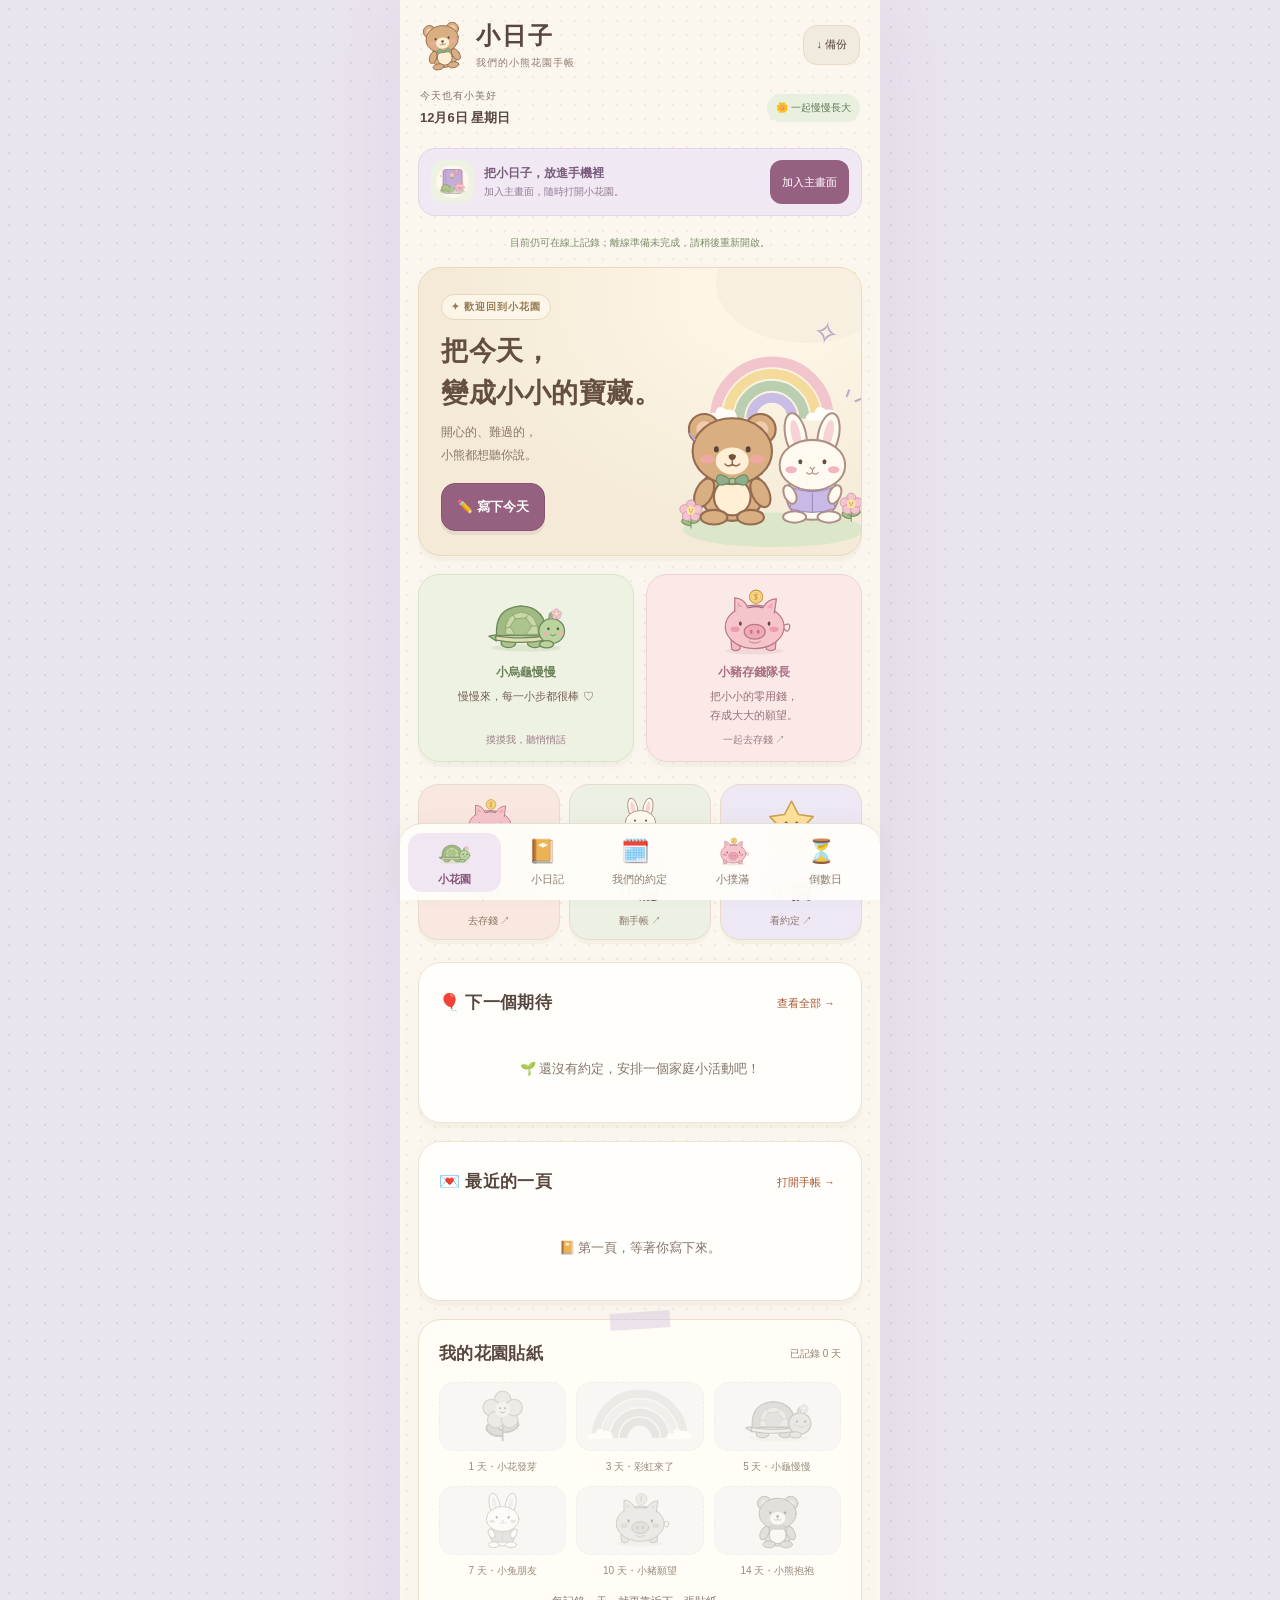
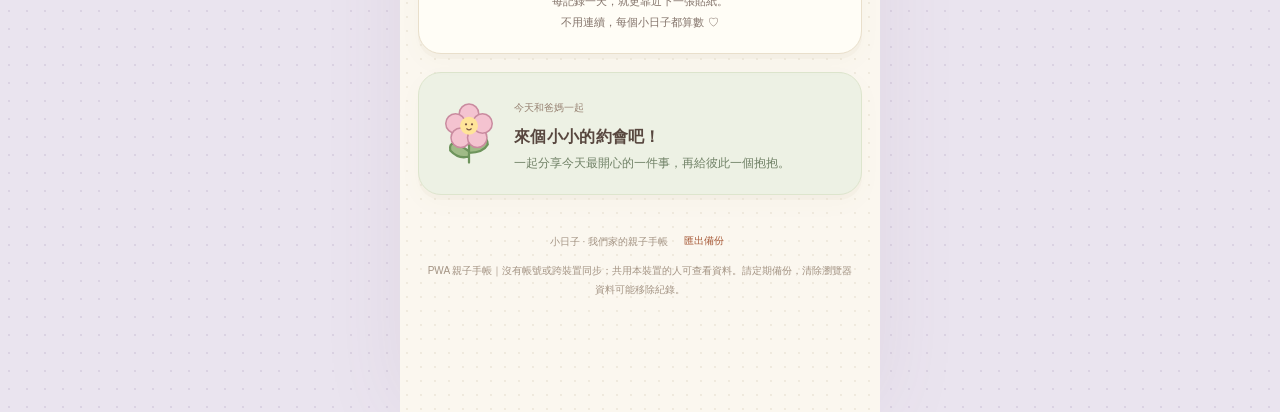
==== commit 159adab1: "Add installable PWA with offline diary support Add an app manifest, turtle and pig home-screen icons" ====
--- a/family-journal.html
+++ b/family-journal.html
@@ -3,6 +3,13 @@
 <head>
 <meta charset="utf-8"><meta name="viewport" content="width=device-width,initial-scale=1,viewport-fit=cover"><meta name="theme-color" content="#fbf7ef"><meta name="apple-mobile-web-app-capable" content="yes"><meta name="apple-mobile-web-app-title" content="小日子">
 <title>小日子・小熊花園親子手帳</title>
+<link rel="manifest" href="./manifest.webmanifest">
+<link rel="icon" type="image/svg+xml" href="./app-icon.svg">
+<link rel="icon" type="image/png" sizes="192x192" href="./icon-192.png">
+<link rel="apple-touch-icon" sizes="180x180" href="./apple-touch-icon.png">
+<meta name="apple-mobile-web-app-status-bar-style" content="default">
+<meta name="application-name" content="小日子">
+<meta name="description" content="和小烏龜、小豬一起記錄日記、家庭約定與零用錢的親子手帳。">
 <style>
 :root{--ink:#443b34;--muted:#82766b;--orange:#dc754e;--cream:#faf7f0;--line:#e9e1d5;--green:#526c52;--shadow:0 8px 30px #56432c08}*{box-sizing:border-box}body{margin:0;background:var(--cream);color:var(--ink);font-family:"Microsoft JhengHei","PingFang TC",sans-serif;line-height:1.65}button,input,textarea,select{font:inherit}button{cursor:pointer}button:focus-visible,a:focus-visible{outline:3px solid #956749;outline-offset:3px}button{border:0;border-radius:12px;padding:10px 18px;background:#eee7dc;color:var(--ink)}button:hover{filter:brightness(.96)}.primary{background:var(--orange);color:white}.secondary{background:#eef2e8;color:var(--green)}.danger{color:#a0473f;background:#fbefea}.small{font-size:13px;padding:6px 11px}.shell{display:grid;grid-template-columns:235px 1fr;min-height:100vh}.sidebar{padding:36px 22px;border-right:1px solid var(--line);background:#fffdf8;display:flex;flex-direction:column;gap:28px}.brand{font-size:28px;font-weight:800;letter-spacing:4px}.brand span{font-size:13px;display:block;font-weight:400;letter-spacing:2px;color:var(--muted)}nav{display:grid;gap:9px}nav button{text-align:left;background:transparent;padding:13px 16px}nav button.active{background:#f9e5d7;color:#a75534;font-weight:700}.nav-icon{display:inline-block;width:32px}.sidebar-note{margin-top:auto;font-size:12px;color:var(--muted);background:#f5f2e9;padding:16px;border-radius:16px}.main{padding:32px 5%;max-width:1450px;width:100%;margin:auto}.topbar{display:flex;justify-content:space-between;align-items:center;gap:16px;margin-bottom:32px}.eyebrow{color:var(--muted);font-size:12px;letter-spacing:2px}.topbar strong{display:block;font-size:16px}.badge{font-size:12px;background:#eaf0e3;color:var(--green);padding:7px 12px;border-radius:30px}h1{font-size:30px;line-height:1.4;margin:8px 0 10px}h2{font-size:19px;margin:0 0 15px}h3{margin:0;font-size:17px}p{margin:8px 0}small,.muted{color:var(--muted)}.page-head{margin-bottom:26px}.grid{display:grid;grid-template-columns:1.1fr 1fr;gap:22px}.card{background:#fffefa;border:1px solid var(--line);border-radius:22px;padding:25px;box-shadow:var(--shadow);margin-bottom:20px}.hero{background:#f4e4ce;display:flex;align-items:center;justify-content:space-between;gap:20px;padding:32px;border:0}.hero p{color:#80664f}.hero-art{font-size:88px;transform:rotate(-8deg);line-height:1.2}.row{display:flex;gap:12px;align-items:center;flex-wrap:wrap}.between{justify-content:space-between}.stats{display:grid;grid-template-columns:repeat(3,1fr);gap:15px;margin-bottom:24px}.stat{padding:20px;background:#fffefa;border:1px solid var(--line);border-radius:18px}.stat strong{display:block;font-size:26px}.stat small{font-size:12px}.mint{background:#eef2e7}.peach{background:#fcece2}.lavender{background:#efecf5}.empty{padding:22px 12px;text-align:center;color:var(--muted);font-size:14px}.field{display:block;margin:0 0 15px}.field>span{display:block;font-size:14px;font-weight:700;margin-bottom:6px}input,textarea,select{width:100%;padding:11px 12px;border:1px solid #dbd2c5;border-radius:10px;background:#fff;color:var(--ink);min-width:0}textarea{resize:vertical;min-height:110px}.two{display:grid;grid-template-columns:1fr 1fr;gap:14px}.moods{display:flex;gap:9px;margin-bottom:18px;flex-wrap:wrap}.moods label{position:relative;cursor:pointer}.moods input{position:absolute;opacity:0;width:1px}.moods span{display:block;border:2px solid transparent;background:#f4f0e9;border-radius:13px;padding:8px 12px;font-size:24px}.moods input:checked+span{border-color:var(--orange);background:#fff0e6}.moods input:focus-visible+span{outline:3px solid #956749}.entry{border-top:1px solid var(--line);padding:19px 0}.entry:first-child{border:0}.entry p{white-space:pre-wrap;overflow-wrap:anywhere}.reply{background:#f2f3e9;border-radius:12px;padding:12px 15px;margin:12px 0}.reply p{margin:4px 0}.balance{font-size:48px;line-height:1.25;font-weight:800;letter-spacing:-1px;margin:14px 0}.pig{font-size:90px;line-height:1.4}.money-head{background:#fae7e2;text-align:center}.progress{height:13px;border-radius:20px;background:#e7dfd4;overflow:hidden;margin:14px 0}.progress>div{height:100%;background:#92a67c;border-radius:20px}.transaction{display:flex;align-items:center;gap:12px;border-bottom:1px solid var(--line);padding:14px 0}.transaction .desc{flex:1;min-width:0;overflow-wrap:anywhere}.transaction strong{white-space:nowrap}.positive{color:#4b7453}.negative{color:#b45e43}.calendar{display:grid;grid-template-columns:repeat(7,1fr);gap:4px}.weekday{text-align:center;color:var(--muted);font-size:12px;padding:8px 0}.day{border:1px solid var(--line);background:#fffefa;border-radius:9px;min-height:68px;padding:5px;overflow:hidden}.day.today{border-color:var(--orange);background:#fff2e8}.day time{font-size:13px}.day .dot{display:block;background:#eaf0e2;color:var(--green);font-size:10px;white-space:nowrap;overflow:hidden;text-overflow:ellipsis;border-radius:4px;padding:1px 3px;margin-top:3px}.count-card{display:flex;align-items:center;gap:20px}.count-number{min-width:82px;text-align:center;font-size:37px;line-height:1.1;color:var(--orange);font-weight:800}.count-number small{font-size:12px;font-weight:400;display:block;margin-top:7px}.count-body{flex:1;overflow-wrap:anywhere}.hint{font-size:12px;color:var(--muted)}footer{font-size:12px;color:var(--muted);text-align:center;padding:20px}.toast{position:fixed;bottom:25px;left:50%;transform:translateX(-50%);background:#443b34;color:white;border-radius:14px;padding:12px 22px;max-width:90vw;z-index:5;box-shadow:0 6px 25px #0002}.hidden,[hidden]{display:none!important}.section-link{color:#a75a38;background:transparent;padding:0;font-size:13px}.checkbox{display:flex;align-items:center;gap:9px;font-size:14px;margin:10px 0 18px}.checkbox input{width:auto}.goal-icon{font-size:36px}dialog{border:1px solid var(--line);border-radius:20px;padding:26px;max-width:430px;width:90%;background:#fffefa;color:var(--ink)}dialog::backdrop{background:#443b3460}.note-box{padding:14px;background:#f7f1e7;border-radius:12px;font-size:13px;margin-bottom:16px}.mobile-brand{display:none}
 @media(min-width:1100px){.calendar-layout{grid-template-columns:1.5fr 1fr}}
@@ -19,6 +26,7 @@
 #page-pig .grid>div{display:contents}#page-pig .money-head{order:0}#page-pig #money-form{order:1}#page-pig .goal-card{order:2}#page-pig .transaction-card{order:3}.money-actions svg{width:36px;height:36px}button:focus-visible{outline-color:#9b77b0}
 .nav-icon svg{display:block;width:36px;height:30px;margin:auto}.animal-friends{display:grid;grid-template-columns:repeat(2,minmax(0,1fr));gap:12px;margin:0 0 22px}.animal-friends .buddy{display:flex;flex-direction:column;gap:5px;margin:0;padding:13px 10px;text-align:center;min-width:0;border-radius:21px}.animal-friends .buddy>svg{width:88px;height:70px;flex-shrink:0}.animal-friends .buddy>span:nth-child(2){width:100%;flex:auto}.animal-friends .buddy small{font-size:12px;font-weight:700;margin-bottom:4px}.animal-friends .buddy #buddy-message,.animal-friends .friend-message{display:block;font-size:11px;line-height:1.8;min-height:40px}.turtle-buddy{background:#edf2e3;border-color:#dae4cb}.turtle-buddy small{color:#6a8256}.pig-buddy{background:#fbe9e8;border-color:#ecd3d4}.pig-buddy small{color:#a96f83}.pig-buddy .friend-message{color:#986f7b}.friend-arrow{font-size:10px;color:#9b7c83}.animal-friends .buddy:focus-visible{outline-offset:2px}@media(max-width:360px){.animal-friends{gap:9px}.animal-friends .buddy{padding:12px 8px}.animal-friends .buddy>svg{width:78px;height:65px}.animal-friends .buddy #buddy-message,.animal-friends .friend-message{font-size:10px}}
 .garden-stickers{grid-template-columns:repeat(3,minmax(0,1fr))}
+.pwa-bar{display:flex;align-items:center;gap:10px;background:#f0e8f3;border:1px solid #e4d4ea;border-radius:17px;padding:11px 12px;margin-bottom:18px}.pwa-bar img{width:43px;height:43px;border-radius:12px;flex-shrink:0}.pwa-bar div{flex:1;min-width:0}.pwa-bar strong{display:block;font-size:12px;color:#795b7d}.pwa-bar small{display:block;font-size:10px;color:#927d95;line-height:1.7}.pwa-bar button{font-size:11px;padding:8px 12px;min-height:44px;background:#966080;color:#fff;border-radius:12px;white-space:nowrap}.pwa-status{font-size:10px;color:#7c8c69;line-height:1.8;text-align:center;margin:0 0 15px;padding:0 6px}.pwa-help p{font-size:13px}.pwa-help .primary{width:100%;margin-top:12px}
 </style>
 </head>
 <body>
@@ -40,6 +48,7 @@
 <button data-page="countdown"><span class="nav-icon">⏳</span><span>倒數日</span></button>
 </nav><div class="sidebar-note">一家人的小小天地<br>今天，也留一點時間給彼此。<br><br><button id="export" class="small">↓ 匯出資料備份</button><p>資料只儲存在目前瀏覽器；不會自動同步到其他裝置。日記與回覆由同一裝置操作。</p></div></aside>
 <main class="main"><header class="topbar"><div><div class="eyebrow">今天也有小美好</div><strong id="today"></strong></div><span class="badge">🌼 一起慢慢長大</span></header>
+<div id="pwa-bar" class="pwa-bar"><img src="./icon-192.png" alt="小烏龜和小豬的手帳圖示" width="43" height="43"><div><strong>把小日子，放進手機裡</strong><small>加入主畫面，隨時打開小花園。</small></div><button id="pwa-install" type="button">加入主畫面</button></div><p id="pwa-status" class="pwa-status" role="status" aria-live="polite">🌱 正在準備離線功能，第一次請保持連線。</p>
 <section id="page-home">
 <div class="card hero"><div class="hero-copy"><div class="hero-tag">✦ 歡迎回到小花園</div><h1 id="welcome-title">把今天，<br>變成小小的寶藏。</h1><p id="welcome-message">開心的、難過的，<br>小熊都想聽你說。</p><button class="primary" data-page="diary" id="welcome-button">✏️ 寫下今天</button></div><svg class="hero-art" viewBox="0 0 270 275" aria-hidden="true"><use href="#rainbow" x="45" y="2" width="185" height="110"/><ellipse cx="140" cy="250" rx="126" ry="24" fill="#dce7c9"/><use href="#bear" x="6" y="76" width="153" height="170"/><use href="#bunny" x="130" y="84" width="128" height="160"/><use href="#flower" x="5" y="202" width="40" height="53"/><use href="#flower" x="228" y="189" width="40" height="60"/><path d="M242 64L245 56M254 71L261 68M30 124L24 116" stroke="#bcabce" stroke-width="3" stroke-linecap="round"/></svg><span class="hero-spark" aria-hidden="true">✧</span></div>
 <div class="animal-friends"><button id="buddy-button" class="buddy turtle-buddy" aria-label="摸摸小烏龜，聽一句悄悄話"><svg aria-hidden="true"><use href="#turtle"/></svg><span><small>小烏龜慢慢</small><span id="buddy-message" aria-live="polite">慢慢來，每一小步都很棒 ♡</span></span><span class="friend-arrow">摸摸我，聽悄悄話</span></button><button class="buddy pig-buddy" data-page="pig" aria-label="跟小豬一起打開撲滿"><svg aria-hidden="true"><use href="#piggy"/></svg><span><small>小豬存錢隊長</small><span class="friend-message">把小小的零用錢，<br>存成大大的願望。</span></span><span class="friend-arrow">一起去存錢 ↗</span></button></div>
@@ -51,9 +60,10 @@
 <section id="page-calendar" hidden><div class="page-head"><div class="eyebrow">和你一起，就是好日子</div><h1>我們的約定</h1><p class="muted">把一起想做的事，放進日曆裡。</p></div><div class="grid calendar-layout"><div><div class="card"><div class="row between" style="margin-bottom:16px"><button id="prev-month" aria-label="上個月">‹</button><h2 id="month-label" style="margin:0"></h2><button id="next-month" aria-label="下個月">›</button></div><div id="calendar-grid" class="calendar"></div></div><div class="card"><h2>這個月的約定</h2><div id="event-list"></div></div></div><div><form id="event-form" class="card"><h2>＋ 新增一個約定</h2><label class="field"><span>一起做什麼？</span><input id="event-title" maxlength="80" placeholder="例如：全家去動物園" required></label><label class="field"><span>日期</span><input id="event-date" type="date" required></label><label class="field"><span>約定類型</span><select id="event-type"><option value="outing">🌳 出遊與活動</option><option value="exam">📚 考試</option><option value="birthday">🎂 生日</option><option value="other">⭐ 其他</option></select></label><label class="field"><span>備註或準備的小任務</span><textarea id="event-note" placeholder="例如：記得帶水壺／每天複習一課" maxlength="500"></textarea></label><label class="checkbox"><input id="event-count" type="checkbox" checked>也顯示在倒數日</label><button class="primary">存下我們的約定</button></form></div></div></section>
 <section id="page-pig" hidden><div class="page-head"><div class="eyebrow">小小的錢，也能長出大願望</div><h1>女兒的小撲滿</h1><p class="muted">每一筆存下來的小錢，都讓願望靠近一點。</p></div><div class="grid"><div><div class="card money-head"><div class="pig"><svg aria-hidden="true"><use href="#piggy"/></svg><span class="pig-name">小豬存錢隊長</span></div><p>我的撲滿現在有</p><div class="balance" id="balance">$0</div><div class="pig-cheer" id="pig-cheer">第一枚硬幣，也能讓願望發芽！</div><div class="row" style="justify-content:center"><span id="month-in"></span><span id="month-out"></span></div><p class="hint">記錄實際放進、拿出撲滿的錢，不會進行真實付款。</p></div><div class="card goal-card"><h2>🎯 我的存錢願望</h2><div id="goal-display"></div><form id="goal-form"><label class="field"><span>想存錢買什麼？</span><input id="goal-name" maxlength="60" placeholder="例如：我喜歡的積木" required></label><label class="field"><span>目標金額（元）</span><input id="goal-amount" type="number" min="1" max="9999999" step="1" required></label><button class="secondary">設定我的願望</button></form></div></div><div><form id="money-form" class="card"><h2>🪙 記下一筆錢</h2><div class="money-actions" role="group" aria-label="選擇存入或花費"><button type="button" data-money="in" class="chosen" aria-pressed="true"><svg viewBox="0 0 60 60" aria-hidden="true"><circle cx="30" cy="30" r="25" fill="#ffdf93" stroke="#c6a05d" stroke-width="3"/><circle cx="30" cy="30" r="18" fill="none" stroke="#e8bc67" stroke-width="2"/><path d="M30 17V43M38 23Q24 15 23 26Q23 32 34 31Q44 39 23 39" fill="none" stroke="#b38a48" stroke-width="3" stroke-linecap="round"/></svg><span>放錢進來</span></button><button type="button" data-money="out" aria-pressed="false">🛍️<span>我花錢了</span></button></div><div class="two"><label class="field sr-only"><span>我要……</span><select id="money-type"><option value="in">＋ 放錢進來</option><option value="out">－ 我花錢了</option></select></label><label class="field"><span>日期</span><input id="money-date" type="date" required></label></div><label class="field"><span>多少錢？（元）</span><input id="money-amount" type="number" min="1" max="9999999" step="1" placeholder="輸入金額" required></label><label class="field"><span id="money-label">錢從哪裡來？</span><input id="money-note" maxlength="80" placeholder="例如：零用錢、紅包、起始存款" required></label><label class="field" id="need-field" hidden><span>這次買的是……</span><select id="money-need"><option>需要的東西</option><option>想要的東西</option></select></label><div id="money-preview" class="note-box" aria-live="polite">填入金額，一起算算看。</div><button class="primary">確認記錄</button></form><div class="card transaction-card"><h2>我的存錢與花費紀錄</h2><p class="hint">第一次使用時，先把實際撲滿的金額記成「起始存款」。輸入錯誤可撤銷後重記。</p><div id="transaction-list"></div></div></div></div></section>
 <section id="page-countdown" hidden><div class="page-head"><div class="eyebrow">每一天，都更靠近一點</div><h1>期待的日子</h1><p class="muted">快樂的事值得期待，考試也可以每天準備一點點。</p></div><button class="primary" data-page="calendar" style="margin-bottom:22px">＋ 到行事曆新增倒數</button><div id="countdown-list"></div></section>
-<footer>小日子 · 我們家的親子手帳　<button class="section-link" id="export-mobile">匯出備份</button><br>本機體驗版｜沒有帳號或跨裝置同步；共用本裝置的人可查看資料。請定期備份，清除瀏覽器資料可能移除紀錄。</footer>
+<footer>小日子 · 我們家的親子手帳　<button class="section-link" id="export-mobile">匯出備份</button><br>PWA 親子手帳｜沒有帳號或跨裝置同步；共用本裝置的人可查看資料。請定期備份，清除瀏覽器資料可能移除紀錄。</footer>
 </main></div><div id="celebration" class="celebration" aria-hidden="true" hidden></div><div id="toast" class="toast" role="status" hidden></div>
 <dialog id="confirm-dialog"><h2>再確認一下</h2><p id="confirm-text"></p><div class="row" style="margin-top:20px"><button id="confirm-cancel">保留紀錄</button><button id="confirm-ok" class="danger">確認</button></div></dialog>
+<dialog id="pwa-help" class="pwa-help"><h2>🌷 把小日子帶在身邊</h2><p><strong>iPhone／iPad：</strong>用 Safari 開啟網站，點「分享」，再選「加入主畫面」。</p><p><strong>Android：</strong>用 Chrome 開啟網站，在選單選「安裝應用程式」或「加入主畫面」。</p><p class="hint">第一次請連上網路，等畫面顯示「離線功能已準備好」，以後沒網路也能寫日記、記帳。紀錄保存在這台裝置，請定期備份。</p><button id="pwa-help-close" type="button" class="primary">知道了 ♡</button></dialog>
 <script>
 'use strict';
 const $=s=>document.querySelector(s), $$=s=>[...document.querySelectorAll(s)];
@@ -115,4 +125,5 @@
 $('#daily-task').textContent=dailyTasks[new Date().getDay()];
 render();window.addEventListener('focus',()=>{moneyPreview();renderCalendar();});
 </script>
+<script src="./pwa.js" defer></script>
 </body></html>
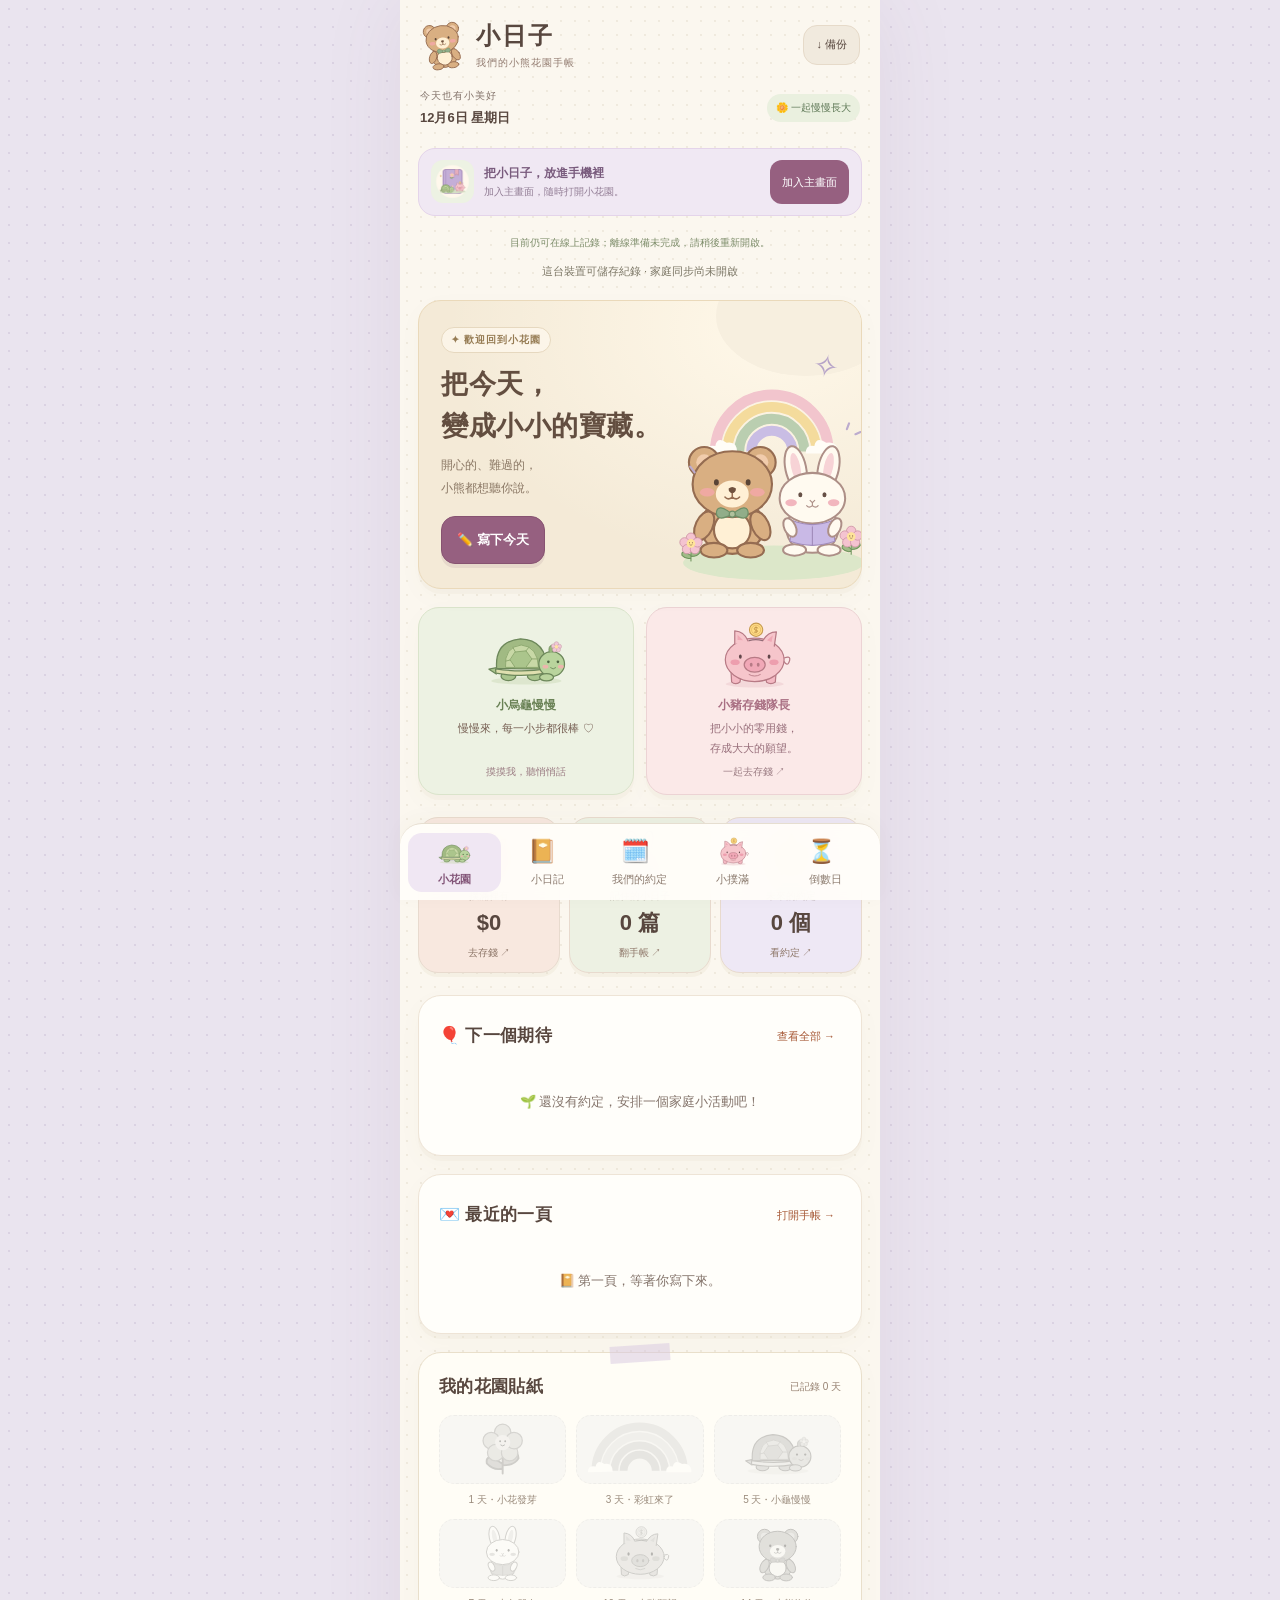
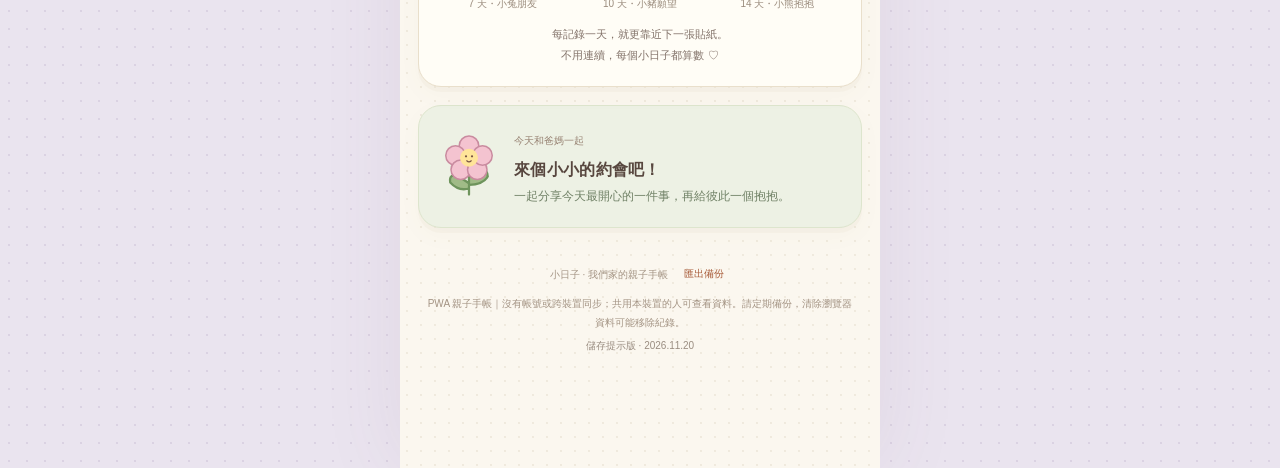
==== commit 991ab0d6: "Show clear save results and validation errors on mobile Keep save feedback next to each form, refres" ====
--- a/family-journal.html
+++ b/family-journal.html
@@ -27,6 +27,7 @@
 .nav-icon svg{display:block;width:36px;height:30px;margin:auto}.animal-friends{display:grid;grid-template-columns:repeat(2,minmax(0,1fr));gap:12px;margin:0 0 22px}.animal-friends .buddy{display:flex;flex-direction:column;gap:5px;margin:0;padding:13px 10px;text-align:center;min-width:0;border-radius:21px}.animal-friends .buddy>svg{width:88px;height:70px;flex-shrink:0}.animal-friends .buddy>span:nth-child(2){width:100%;flex:auto}.animal-friends .buddy small{font-size:12px;font-weight:700;margin-bottom:4px}.animal-friends .buddy #buddy-message,.animal-friends .friend-message{display:block;font-size:11px;line-height:1.8;min-height:40px}.turtle-buddy{background:#edf2e3;border-color:#dae4cb}.turtle-buddy small{color:#6a8256}.pig-buddy{background:#fbe9e8;border-color:#ecd3d4}.pig-buddy small{color:#a96f83}.pig-buddy .friend-message{color:#986f7b}.friend-arrow{font-size:10px;color:#9b7c83}.animal-friends .buddy:focus-visible{outline-offset:2px}@media(max-width:360px){.animal-friends{gap:9px}.animal-friends .buddy{padding:12px 8px}.animal-friends .buddy>svg{width:78px;height:65px}.animal-friends .buddy #buddy-message,.animal-friends .friend-message{font-size:10px}}
 .garden-stickers{grid-template-columns:repeat(3,minmax(0,1fr))}
 .pwa-bar{display:flex;align-items:center;gap:10px;background:#f0e8f3;border:1px solid #e4d4ea;border-radius:17px;padding:11px 12px;margin-bottom:18px}.pwa-bar img{width:43px;height:43px;border-radius:12px;flex-shrink:0}.pwa-bar div{flex:1;min-width:0}.pwa-bar strong{display:block;font-size:12px;color:#795b7d}.pwa-bar small{display:block;font-size:10px;color:#927d95;line-height:1.7}.pwa-bar button{font-size:11px;padding:8px 12px;min-height:44px;background:#966080;color:#fff;border-radius:12px;white-space:nowrap}.pwa-status{font-size:10px;color:#7c8c69;line-height:1.8;text-align:center;margin:0 0 15px;padding:0 6px}.pwa-help p{font-size:13px}.pwa-help .primary{width:100%;margin-top:12px}
+.form-feedback{font-size:13px;line-height:1.85;padding:13px 14px;margin:14px 0 0;border-radius:13px;background:#f0e9f4;color:#795b7d;overflow-wrap:anywhere;scroll-margin:25vh}.form-feedback[data-kind="success"]{background:#e9f1df;color:#4f7045;border:1px solid #cfdfbd}.form-feedback[data-kind="error"]{background:#fff0e9;color:#9a4f3f;border:1px solid #eac7b9}.storage-status{font-size:11px;color:#7c7766;text-align:center;line-height:1.9;padding:0 8px;margin:-6px 0 18px}.storage-status[data-kind="error"]{padding:12px;background:#fff0e9;color:#9a4f3f;border-radius:13px;text-align:left}.release-note{display:block;font-size:10px;color:#9a8d81;margin-top:4px}
 </style>
 </head>
 <body>
@@ -49,6 +50,7 @@
 </nav><div class="sidebar-note">一家人的小小天地<br>今天，也留一點時間給彼此。<br><br><button id="export" class="small">↓ 匯出資料備份</button><p>資料只儲存在目前瀏覽器；不會自動同步到其他裝置。日記與回覆由同一裝置操作。</p></div></aside>
 <main class="main"><header class="topbar"><div><div class="eyebrow">今天也有小美好</div><strong id="today"></strong></div><span class="badge">🌼 一起慢慢長大</span></header>
 <div id="pwa-bar" class="pwa-bar"><img src="./icon-192.png" alt="小烏龜和小豬的手帳圖示" width="43" height="43"><div><strong>把小日子，放進手機裡</strong><small>加入主畫面，隨時打開小花園。</small></div><button id="pwa-install" type="button">加入主畫面</button></div><p id="pwa-status" class="pwa-status" role="status" aria-live="polite">🌱 正在準備離線功能，第一次請保持連線。</p>
+<p id="storage-status" class="storage-status" role="status" aria-live="polite">正在檢查這台裝置的儲存功能……</p>
 <section id="page-home">
 <div class="card hero"><div class="hero-copy"><div class="hero-tag">✦ 歡迎回到小花園</div><h1 id="welcome-title">把今天，<br>變成小小的寶藏。</h1><p id="welcome-message">開心的、難過的，<br>小熊都想聽你說。</p><button class="primary" data-page="diary" id="welcome-button">✏️ 寫下今天</button></div><svg class="hero-art" viewBox="0 0 270 275" aria-hidden="true"><use href="#rainbow" x="45" y="2" width="185" height="110"/><ellipse cx="140" cy="250" rx="126" ry="24" fill="#dce7c9"/><use href="#bear" x="6" y="76" width="153" height="170"/><use href="#bunny" x="130" y="84" width="128" height="160"/><use href="#flower" x="5" y="202" width="40" height="53"/><use href="#flower" x="228" y="189" width="40" height="60"/><path d="M242 64L245 56M254 71L261 68M30 124L24 116" stroke="#bcabce" stroke-width="3" stroke-linecap="round"/></svg><span class="hero-spark" aria-hidden="true">✧</span></div>
 <div class="animal-friends"><button id="buddy-button" class="buddy turtle-buddy" aria-label="摸摸小烏龜，聽一句悄悄話"><svg aria-hidden="true"><use href="#turtle"/></svg><span><small>小烏龜慢慢</small><span id="buddy-message" aria-live="polite">慢慢來，每一小步都很棒 ♡</span></span><span class="friend-arrow">摸摸我，聽悄悄話</span></button><button class="buddy pig-buddy" data-page="pig" aria-label="跟小豬一起打開撲滿"><svg aria-hidden="true"><use href="#piggy"/></svg><span><small>小豬存錢隊長</small><span class="friend-message">把小小的零用錢，<br>存成大大的願望。</span></span><span class="friend-arrow">一起去存錢 ↗</span></button></div>
@@ -60,7 +62,7 @@
 <section id="page-calendar" hidden><div class="page-head"><div class="eyebrow">和你一起，就是好日子</div><h1>我們的約定</h1><p class="muted">把一起想做的事，放進日曆裡。</p></div><div class="grid calendar-layout"><div><div class="card"><div class="row between" style="margin-bottom:16px"><button id="prev-month" aria-label="上個月">‹</button><h2 id="month-label" style="margin:0"></h2><button id="next-month" aria-label="下個月">›</button></div><div id="calendar-grid" class="calendar"></div></div><div class="card"><h2>這個月的約定</h2><div id="event-list"></div></div></div><div><form id="event-form" class="card"><h2>＋ 新增一個約定</h2><label class="field"><span>一起做什麼？</span><input id="event-title" maxlength="80" placeholder="例如：全家去動物園" required></label><label class="field"><span>日期</span><input id="event-date" type="date" required></label><label class="field"><span>約定類型</span><select id="event-type"><option value="outing">🌳 出遊與活動</option><option value="exam">📚 考試</option><option value="birthday">🎂 生日</option><option value="other">⭐ 其他</option></select></label><label class="field"><span>備註或準備的小任務</span><textarea id="event-note" placeholder="例如：記得帶水壺／每天複習一課" maxlength="500"></textarea></label><label class="checkbox"><input id="event-count" type="checkbox" checked>也顯示在倒數日</label><button class="primary">存下我們的約定</button></form></div></div></section>
 <section id="page-pig" hidden><div class="page-head"><div class="eyebrow">小小的錢，也能長出大願望</div><h1>女兒的小撲滿</h1><p class="muted">每一筆存下來的小錢，都讓願望靠近一點。</p></div><div class="grid"><div><div class="card money-head"><div class="pig"><svg aria-hidden="true"><use href="#piggy"/></svg><span class="pig-name">小豬存錢隊長</span></div><p>我的撲滿現在有</p><div class="balance" id="balance">$0</div><div class="pig-cheer" id="pig-cheer">第一枚硬幣，也能讓願望發芽！</div><div class="row" style="justify-content:center"><span id="month-in"></span><span id="month-out"></span></div><p class="hint">記錄實際放進、拿出撲滿的錢，不會進行真實付款。</p></div><div class="card goal-card"><h2>🎯 我的存錢願望</h2><div id="goal-display"></div><form id="goal-form"><label class="field"><span>想存錢買什麼？</span><input id="goal-name" maxlength="60" placeholder="例如：我喜歡的積木" required></label><label class="field"><span>目標金額（元）</span><input id="goal-amount" type="number" min="1" max="9999999" step="1" required></label><button class="secondary">設定我的願望</button></form></div></div><div><form id="money-form" class="card"><h2>🪙 記下一筆錢</h2><div class="money-actions" role="group" aria-label="選擇存入或花費"><button type="button" data-money="in" class="chosen" aria-pressed="true"><svg viewBox="0 0 60 60" aria-hidden="true"><circle cx="30" cy="30" r="25" fill="#ffdf93" stroke="#c6a05d" stroke-width="3"/><circle cx="30" cy="30" r="18" fill="none" stroke="#e8bc67" stroke-width="2"/><path d="M30 17V43M38 23Q24 15 23 26Q23 32 34 31Q44 39 23 39" fill="none" stroke="#b38a48" stroke-width="3" stroke-linecap="round"/></svg><span>放錢進來</span></button><button type="button" data-money="out" aria-pressed="false">🛍️<span>我花錢了</span></button></div><div class="two"><label class="field sr-only"><span>我要……</span><select id="money-type"><option value="in">＋ 放錢進來</option><option value="out">－ 我花錢了</option></select></label><label class="field"><span>日期</span><input id="money-date" type="date" required></label></div><label class="field"><span>多少錢？（元）</span><input id="money-amount" type="number" min="1" max="9999999" step="1" placeholder="輸入金額" required></label><label class="field"><span id="money-label">錢從哪裡來？</span><input id="money-note" maxlength="80" placeholder="例如：零用錢、紅包、起始存款" required></label><label class="field" id="need-field" hidden><span>這次買的是……</span><select id="money-need"><option>需要的東西</option><option>想要的東西</option></select></label><div id="money-preview" class="note-box" aria-live="polite">填入金額，一起算算看。</div><button class="primary">確認記錄</button></form><div class="card transaction-card"><h2>我的存錢與花費紀錄</h2><p class="hint">第一次使用時，先把實際撲滿的金額記成「起始存款」。輸入錯誤可撤銷後重記。</p><div id="transaction-list"></div></div></div></div></section>
 <section id="page-countdown" hidden><div class="page-head"><div class="eyebrow">每一天，都更靠近一點</div><h1>期待的日子</h1><p class="muted">快樂的事值得期待，考試也可以每天準備一點點。</p></div><button class="primary" data-page="calendar" style="margin-bottom:22px">＋ 到行事曆新增倒數</button><div id="countdown-list"></div></section>
-<footer>小日子 · 我們家的親子手帳　<button class="section-link" id="export-mobile">匯出備份</button><br>PWA 親子手帳｜沒有帳號或跨裝置同步；共用本裝置的人可查看資料。請定期備份，清除瀏覽器資料可能移除紀錄。</footer>
+<footer>小日子 · 我們家的親子手帳　<button class="section-link" id="export-mobile">匯出備份</button><br>PWA 親子手帳｜沒有帳號或跨裝置同步；共用本裝置的人可查看資料。請定期備份，清除瀏覽器資料可能移除紀錄。<span class="release-note">儲存提示版 · 2026.11.20</span></footer>
 </main></div><div id="celebration" class="celebration" aria-hidden="true" hidden></div><div id="toast" class="toast" role="status" hidden></div>
 <dialog id="confirm-dialog"><h2>再確認一下</h2><p id="confirm-text"></p><div class="row" style="margin-top:20px"><button id="confirm-cancel">保留紀錄</button><button id="confirm-ok" class="danger">確認</button></div></dialog>
 <dialog id="pwa-help" class="pwa-help"><h2>🌷 把小日子帶在身邊</h2><p><strong>iPhone／iPad：</strong>用 Safari 開啟網站，點「分享」，再選「加入主畫面」。</p><p><strong>Android：</strong>用 Chrome 開啟網站，在選單選「安裝應用程式」或「加入主畫面」。</p><p class="hint">第一次請連上網路，等畫面顯示「離線功能已準備好」，以後沒網路也能寫日記、記帳。紀錄保存在這台裝置，請定期備份。</p><button id="pwa-help-close" type="button" class="primary">知道了 ♡</button></dialog>
@@ -77,8 +79,33 @@
 const balance=()=>state.transactions.reduce((s,t)=>s+(t.type==='in'?t.amount:-t.amount),0);
 const days=d=>Math.round((new Date(d+'T00:00:00Z')-new Date(localDate()+'T00:00:00Z'))/86400000);
 const icons={outing:'🌳',exam:'📚',birthday:'🎂',other:'⭐'};
-let toastTimer;function toast(t){$('#toast').textContent=t;$('#toast').hidden=false;clearTimeout(toastTimer);toastTimer=setTimeout(()=>$('#toast').hidden=true,5500);}
-function save(change){if(!storageReady){toast('本機儲存目前不可用，尚未儲存。');return false;}const previous=JSON.stringify(state);try{change();localStorage.setItem(KEY,JSON.stringify(state));render();return true;}catch(e){state=JSON.parse(previous);toast('儲存失敗，可能是瀏覽器儲存空間不足；這次變更未儲存。');return false;}}
+let toastTimer,activeSaveForm=null;
+function formFeedback(message,kind){
+ if(!activeSaveForm||!activeSaveForm.isConnected)return;
+ const page=activeSaveForm.closest('section');if(page&&page.hidden)return;
+ let panel=activeSaveForm.querySelector('.form-feedback');
+ if(!panel){panel=document.createElement('p');panel.className='form-feedback';panel.setAttribute('role','status');panel.setAttribute('aria-live','polite');activeSaveForm.appendChild(panel);}
+ panel.textContent=message;panel.dataset.kind=kind;panel.hidden=false;
+ if(kind==='success')panel.scrollIntoView({block:'center',behavior:'smooth'});
+}
+function toast(t,kind='info'){formFeedback(t,kind);$('#toast').textContent=t;$('#toast').hidden=false;clearTimeout(toastTimer);toastTimer=setTimeout(()=>$('#toast').hidden=true,5500);}
+function storageStatus(message,kind='info'){$('#storage-status').textContent=message;$('#storage-status').dataset.kind=kind;}
+function checkStorage(){
+ if(!storageReady){storageStatus('目前無法讀取舊紀錄，已暫停寫入以保護資料。請先保留內容，再重新開啟網站。','error');return;}
+ const probe=KEY+':check:'+id();
+ try{localStorage.setItem(probe,'1');if(localStorage.getItem(probe)!=='1')throw Error('Storage check failed');localStorage.removeItem(probe);storageStatus('這台裝置可儲存紀錄 · 家庭同步尚未開啟');}
+ catch(error){storageStatus('這台裝置目前無法寫入紀錄。請先保留輸入內容，再用 Chrome 開啟正式網址。','error');}
+}
+function save(change){
+ if(!storageReady){toast('尚未儲存：目前無法讀取舊紀錄，請先保留輸入內容，再重新開啟網站。','error');return false;}
+ const previous=JSON.stringify(state);
+ try{change();localStorage.setItem(KEY,JSON.stringify(state));}
+ catch(error){state=JSON.parse(previous);const message=error.name==='QuotaExceededError'?'尚未儲存：這台裝置的網站儲存空間不足。請先保留內容並匯出既有紀錄備份。':'尚未儲存：這台裝置目前無法寫入資料。輸入內容仍保留在畫面，請先複製內容，再用 Chrome 開啟正式網址。';toast(message,'error');storageStatus(message,'error');return false;}
+ // A display error must never undo an already committed record in memory.
+ try{render();storageStatus('已儲存於這台裝置 · 家庭同步尚未開啟');}
+ catch(error){console.error('紀錄已保存，但畫面更新未完成',error);storageStatus('資料已儲存，但清單顯示未完成；請重新開啟手帳查看。','error');}
+ return true;
+}
 function showPage(p){$$('main>section').forEach(s=>s.hidden=s.id!=='page-'+p);$$('nav button').forEach(b=>{b.classList.toggle('active',b.dataset.page===p);if(b.dataset.page===p)b.setAttribute('aria-current','page');else b.removeAttribute('aria-current');});window.scrollTo({top:0,behavior:'smooth'});}
 document.addEventListener('click',e=>{const b=e.target.closest('[data-page]');if(b)showPage(b.dataset.page);});
 $('#today').textContent=new Date().toLocaleDateString('zh-TW',{month:'long',day:'numeric',weekday:'long'});
@@ -106,13 +133,13 @@
 }
 function renderCalendar(){const y=month.getFullYear(),m=month.getMonth();$('#month-label').textContent=`${y} 年 ${m+1} 月`;const prefix=`${y}-${String(m+1).padStart(2,'0')}`;let html=['日','一','二','三','四','五','六'].map(w=>`<div class="weekday">${w}</div>`).join('');for(let i=0;i<month.getDay();i++)html+='<div></div>';for(let d=1;d<=new Date(y,m+1,0).getDate();d++){const date=prefix+'-'+String(d).padStart(2,'0');html+=`<div class="day ${date===localDate()?'today':''}"><time datetime="${date}">${d}</time>${state.events.filter(e=>e.date===date).map(e=>`<span class="dot ${esc(e.type)}" title="${esc(e.title)}" aria-label="${esc(e.title)}">${icons[e.type]||'⭐'} ${esc(e.title)}</span>`).join('')}</div>`;}$('#calendar-grid').innerHTML=html;$('#event-list').innerHTML=state.events.filter(e=>e.date.startsWith(prefix)).sort((a,b)=>a.date.localeCompare(b.date)).map(e=>`<div class="entry"><div class="row between"><h3>${icons[e.type]||'⭐'} ${esc(e.title)}</h3><button class="small danger" data-delete-event="${esc(e.id)}">刪除</button></div><small>${esc(e.date)}${e.count?' · 已設定倒數':''}</small>${e.note?`<p>${esc(e.note)}</p>`:''}</div>`).join('')||'<div class="empty">這個月還沒有約定。</div>';}
 $('#prev-month').onclick=()=>{month=new Date(month.getFullYear(),month.getMonth()-1,1);renderCalendar();};$('#next-month').onclick=()=>{month=new Date(month.getFullYear(),month.getMonth()+1,1);renderCalendar();};
-$('#diary-form').onsubmit=e=>{e.preventDefault();const text=$('#diary-text').value.trim();if(!text)return toast('先寫一句話，再收進手帳吧。');if(save(()=>state.diaries.push({id:id(),date:$('#diary-date').value,mood:$('input[name=mood]:checked').value,sticker:$('#diary-sticker').value,text,replies:[],created:Date.now()}))){$('#diary-text').value='';toast('小熊幫你收好今天的故事了 🌷');celebrate();}};
+$('#diary-form').onsubmit=e=>{e.preventDefault();const text=$('#diary-text').value.trim();if(!text)return toast('先寫一句話，再收進手帳吧。');if(save(()=>state.diaries.push({id:id(),date:$('#diary-date').value,mood:$('input[name=mood]:checked').value,sticker:$('#diary-sticker').value,text,replies:[],created:Date.now()}))){$('#diary-text').value='';toast('✅ 已儲存在這台裝置！往下就能在「我們的回憶」看到這篇日記。','success');celebrate();}};
 document.addEventListener('submit',e=>{const f=e.target;if(!f.matches('[data-reply]'))return;e.preventDefault();const text=f.elements.text.value.trim();if(!text)return;const d=state.diaries.find(x=>x.id===f.dataset.reply);if(d&&save(()=>d.replies.push({author:f.elements.author.value,text})))toast('暖暖的回覆已送出 💌');});
-$('#event-form').onsubmit=e=>{e.preventDefault();const title=$('#event-title').value.trim();if(!title)return toast('請填寫約定的名稱。');const date=$('#event-date').value;if(save(()=>state.events.push({id:id(),title,date,type:$('#event-type').value,note:$('#event-note').value.trim(),count:$('#event-count').checked}))){month=new Date(date+'T12:00:00');month.setDate(1);renderCalendar();$('#event-title').value='';$('#event-note').value='';toast('我們的約定已儲存 🗓️');}};
+$('#event-form').onsubmit=e=>{e.preventDefault();const title=$('#event-title').value.trim();if(!title)return toast('請填寫約定的名稱。');const date=$('#event-date').value;if(save(()=>state.events.push({id:id(),title,date,type:$('#event-type').value,note:$('#event-note').value.trim(),count:$('#event-count').checked}))){month=new Date(date+'T12:00:00');month.setDate(1);renderCalendar();$('#event-title').value='';$('#event-note').value='';toast('✅ 約定已儲存在這台裝置的行事曆。','success');}};
 function moneyPreview(){$$('[data-money]').forEach(b=>{const chosen=b.dataset.money===$('#money-type').value;b.classList.toggle('chosen',chosen);b.setAttribute('aria-pressed',chosen);});const out=$('#money-type').value==='out',n=Number($('#money-amount').value),b=balance();$('#need-field').hidden=!out;$('#money-label').textContent=out?'買了什麼？':'錢從哪裡來？';$('#money-note').placeholder=out?'例如：彩色筆、點心':'例如：零用錢、紅包、起始存款';let t=Number.isSafeInteger(n)&&n>0?(out?(n>b?'撲滿的錢不夠喔，先想想要不要再存一些。':`花掉 ${currency(n)} 後，撲滿還有 ${currency(b-n)}。`):`放進 ${currency(n)} 後，撲滿會有 ${currency(b+n)}。`):'填入金額，一起算算看。';if(out&&n>0&&n<=b&&state.goal)t+=' 距離願望還差 '+currency(Math.max(0,state.goal.amount-b+n))+'。';$('#money-preview').textContent=t;}
 $('#money-type').onchange=moneyPreview;$('#money-amount').oninput=moneyPreview;
-$('#money-form').onsubmit=e=>{e.preventDefault();const amount=Number($('#money-amount').value),type=$('#money-type').value,note=$('#money-note').value.trim(),date=$('#money-date').value;if(!Number.isSafeInteger(amount)||amount<=0||amount>9999999)return toast('請輸入 1 到 9,999,999 的整數金額。');if(!note)return toast('請寫下這筆錢的用途或來源。');if(date>localDate())return toast('實際收支請選今天或之前的日期。');if(type==='out'&&amount>balance())return toast('撲滿的錢不夠，這筆花費尚未扣款。');if(save(()=>state.transactions.push({id:id(),type,amount,note,date,need:type==='out'?$('#money-need').value:'',created:Date.now()}))){$('#money-amount').value='';$('#money-note').value='';moneyPreview();toast(type==='in'?'叮！小豬收到你的存款了 🐷':'已記下花費，一起照顧小撲滿 🛍️');if(type==='in')celebrate();}};
-$('#goal-form').onsubmit=e=>{e.preventDefault();const amount=Number($('#goal-amount').value),name=$('#goal-name').value.trim();if(!name||!Number.isSafeInteger(amount)||amount<1||amount>9999999)return toast('請填入願望和有效的整數金額。');if(save(()=>state.goal={name,amount}))toast('小願望設定好了 🎯');};
+$('#money-form').onsubmit=e=>{e.preventDefault();const amount=Number($('#money-amount').value),type=$('#money-type').value,note=$('#money-note').value.trim(),date=$('#money-date').value;if(!Number.isSafeInteger(amount)||amount<=0||amount>9999999)return toast('請輸入 1 到 9,999,999 的整數金額。');if(!note)return toast('請寫下這筆錢的用途或來源。');if(date>localDate())return toast('實際收支請選今天或之前的日期。');if(type==='out'&&amount>balance())return toast('撲滿的錢不夠，這筆花費尚未扣款。');if(save(()=>state.transactions.push({id:id(),type,amount,note,date,need:type==='out'?$('#money-need').value:'',created:Date.now()}))){$('#money-amount').value='';$('#money-note').value='';moneyPreview();toast('✅ '+(type==='in'?'已記錄存款':'已記錄花費')+'，撲滿現在有 '+currency(balance())+'。往下可查看這筆紀錄。','success');if(type==='in')celebrate();}};
+$('#goal-form').onsubmit=e=>{e.preventDefault();const amount=Number($('#goal-amount').value),name=$('#goal-name').value.trim();if(!name||!Number.isSafeInteger(amount)||amount<1||amount>9999999)return toast('請填入願望和有效的整數金額。');if(save(()=>state.goal={name,amount}))toast('✅ 存錢願望已儲存在這台裝置。','success');};
 document.addEventListener('click',e=>{const b=e.target.closest('button');if(!b)return;if(b.dataset.deleteDiary)confirmAction('要刪除這篇日記與所有回覆嗎？刪除後無法復原。',()=>save(()=>state.diaries=state.diaries.filter(d=>d.id!==b.dataset.deleteDiary)));if(b.dataset.deleteEvent)confirmAction('要刪除這個約定和它的倒數嗎？',()=>save(()=>state.events=state.events.filter(d=>d.id!==b.dataset.deleteEvent)));if(b.dataset.undo){const t=state.transactions.find(x=>x.id===b.dataset.undo);if(!t)return;if(t.type==='in'&&balance()<t.amount)return toast('撤銷這筆存款會讓餘額不足；請先檢查相關花費。');confirmAction(`撤銷「${t.note}」${currency(t.amount)}？撲滿餘額也會一起調整。`,()=>save(()=>state.transactions=state.transactions.filter(x=>x.id!==t.id)));}});
 function exportData(){const blob=new Blob([JSON.stringify({app:'小日子',exportedAt:new Date().toISOString(),...state},null,2)],{type:'application/json'});const url=URL.createObjectURL(blob),a=document.createElement('a');a.href=url;a.download='小日子備份-'+localDate()+'.json';a.click();setTimeout(()=>URL.revokeObjectURL(url),1000);toast('已匯出 JSON 備份，請妥善保存。');}$('#export').onclick=exportData;$('#export-mobile').onclick=exportData;$('#header-export').onclick=exportData;
 const buddyNotes=['慢慢來，每一小步都很棒 ♡','小烏龜想聽聽，你今天的小故事。','不用寫很多，一句話也是小寶藏。','跟小豬一起存一點點，願望就靠近一點點。','難過也沒關係，我會在這裡陪你。','今天，也給自己一個大大的擁抱。'];
@@ -123,7 +150,24 @@
 let celebrationTimer;function celebrate(){const container=$('#celebration');if(window.matchMedia?.('(prefers-reduced-motion: reduce)').matches)return;container.innerHTML=Array.from({length:14},(_,i)=>'<span style="--x:'+((i*29+5)%96)+'%;--delay:'+(i%4*.09)+'s">'+['🌸','✨','🌼','♡'][i%4]+'</span>').join('');container.hidden=false;clearTimeout(celebrationTimer);celebrationTimer=setTimeout(()=>{container.hidden=true;container.innerHTML='';},2300);}
 const dailyTasks=['一起分享今天最開心的一件事，再給彼此一個抱抱。','和爸爸媽媽一起畫一隻動物，看看誰畫得最可愛。','一起數數撲滿裡的硬幣，說說你的小願望。','問問爸爸媽媽：你小時候最喜歡玩什麼？','一起看窗外的天空，找一朵最特別的雲。','選一本喜歡的故事書，和家人一起讀一頁。','跟家人說一句謝謝，把溫暖也存進心裡。'];
 $('#daily-task').textContent=dailyTasks[new Date().getDay()];
-render();window.addEventListener('focus',()=>{moneyPreview();renderCalendar();});
+// Explicit form validation gives Android a visible reason when a field is missing.
+for(const form of $$('form[id]')){
+ const submit=form.onsubmit;if(!submit)continue;
+ form.noValidate=true;
+ form.onsubmit=function(event){event.preventDefault();activeSaveForm=form;refreshDateLimits();
+  if(!form.checkValidity()){
+   const field=form.querySelector(':invalid');const label=field?.closest('label')?.querySelector('span')?.textContent||'必填欄位';
+   const message=field?.validity.valueMissing?'請先填寫「'+label+'」，再按儲存。':field?.validity.rangeOverflow&&field.id==='money-date'?'收支日期不能晚於今天。':field?.validity.stepMismatch?'金額請輸入整數元。':'請檢查「'+label+'」的內容或金額範圍。';
+   toast(message,'error');form.reportValidity();return;
+  }
+  submit.call(form,event);
+ };
+}
+document.addEventListener('click',event=>{if(!event.target.closest('form'))activeSaveForm=null;},true);
+function refreshDateLimits(){const current=localDate();$('#money-date').max=current;$('#today').textContent=new Date().toLocaleDateString('zh-TW',{month:'long',day:'numeric',weekday:'long'});}
+checkStorage();render();
+window.addEventListener('focus',()=>{refreshDateLimits();moneyPreview();renderCalendar();});
+document.addEventListener('visibilitychange',()=>{if(document.visibilityState==='visible')refreshDateLimits();});
 </script>
 <script src="./pwa.js" defer></script>
 </body></html>
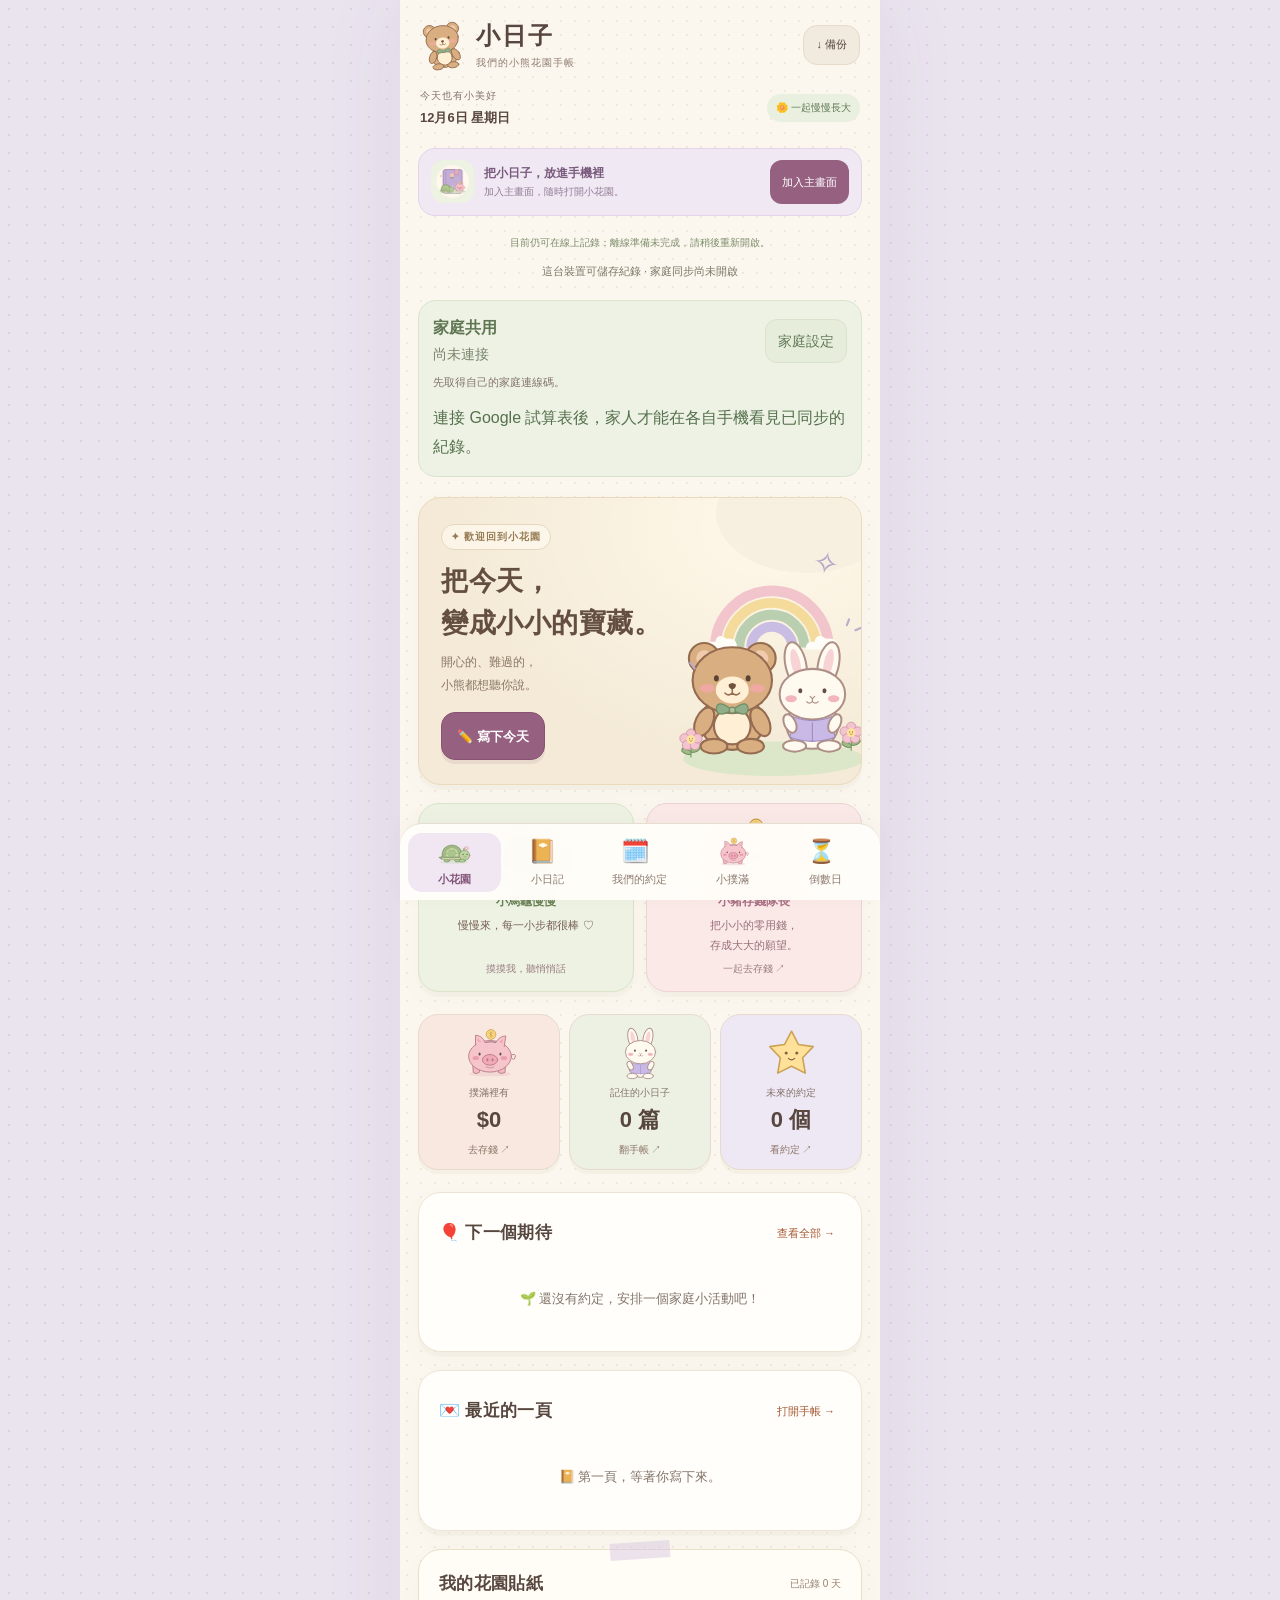
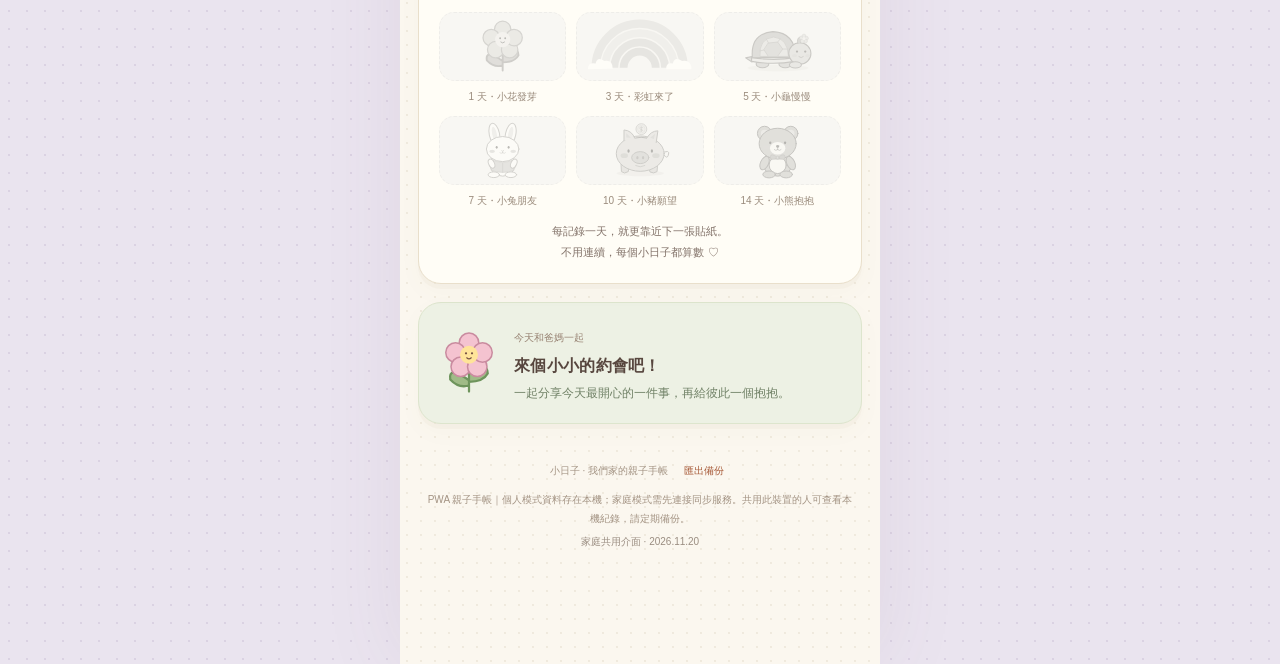
==== commit 536fb808: "Add private family sharing with Google Sheets sync, replies and shared calendar" ====
--- a/family-journal.html
+++ b/family-journal.html
@@ -3,6 +3,7 @@
 <head>
 <meta charset="utf-8"><meta name="viewport" content="width=device-width,initial-scale=1,viewport-fit=cover"><meta name="theme-color" content="#fbf7ef"><meta name="apple-mobile-web-app-capable" content="yes"><meta name="apple-mobile-web-app-title" content="小日子">
 <title>小日子・小熊花園親子手帳</title>
+<link rel="stylesheet" href="./family.css">
 <link rel="manifest" href="./manifest.webmanifest">
 <link rel="icon" type="image/svg+xml" href="./app-icon.svg">
 <link rel="icon" type="image/png" sizes="192x192" href="./icon-192.png">
@@ -51,6 +52,7 @@
 <main class="main"><header class="topbar"><div><div class="eyebrow">今天也有小美好</div><strong id="today"></strong></div><span class="badge">🌼 一起慢慢長大</span></header>
 <div id="pwa-bar" class="pwa-bar"><img src="./icon-192.png" alt="小烏龜和小豬的手帳圖示" width="43" height="43"><div><strong>把小日子，放進手機裡</strong><small>加入主畫面，隨時打開小花園。</small></div><button id="pwa-install" type="button">加入主畫面</button></div><p id="pwa-status" class="pwa-status" role="status" aria-live="polite">🌱 正在準備離線功能，第一次請保持連線。</p>
 <p id="storage-status" class="storage-status" role="status" aria-live="polite">正在檢查這台裝置的儲存功能……</p>
+<aside class="family-card" id="family-card" aria-label="家庭共用設定"><div class="row"><div><strong id="family-name">家庭共用</strong><br><span id="family-person" class="family-person">尚未連接</span></div><button id="family-open" type="button" class="secondary">家庭設定</button></div><div id="family-disconnected"><span class="hint">先取得自己的家庭連線碼。</span></div><p class="family-status" id="family-status" role="status" aria-live="polite">連接 Google 試算表後，家人才能在各自手機看見已同步的紀錄。</p><div id="family-connected" hidden><div class="family-actions"><button id="family-refresh" type="button" hidden>重新整理</button><button id="family-pending-export" type="button" hidden>下載待同步備份</button><button id="family-resolve" type="button" class="danger" hidden>處理同步問題</button></div></div></aside>
 <section id="page-home">
 <div class="card hero"><div class="hero-copy"><div class="hero-tag">✦ 歡迎回到小花園</div><h1 id="welcome-title">把今天，<br>變成小小的寶藏。</h1><p id="welcome-message">開心的、難過的，<br>小熊都想聽你說。</p><button class="primary" data-page="diary" id="welcome-button">✏️ 寫下今天</button></div><svg class="hero-art" viewBox="0 0 270 275" aria-hidden="true"><use href="#rainbow" x="45" y="2" width="185" height="110"/><ellipse cx="140" cy="250" rx="126" ry="24" fill="#dce7c9"/><use href="#bear" x="6" y="76" width="153" height="170"/><use href="#bunny" x="130" y="84" width="128" height="160"/><use href="#flower" x="5" y="202" width="40" height="53"/><use href="#flower" x="228" y="189" width="40" height="60"/><path d="M242 64L245 56M254 71L261 68M30 124L24 116" stroke="#bcabce" stroke-width="3" stroke-linecap="round"/></svg><span class="hero-spark" aria-hidden="true">✧</span></div>
 <div class="animal-friends"><button id="buddy-button" class="buddy turtle-buddy" aria-label="摸摸小烏龜，聽一句悄悄話"><svg aria-hidden="true"><use href="#turtle"/></svg><span><small>小烏龜慢慢</small><span id="buddy-message" aria-live="polite">慢慢來，每一小步都很棒 ♡</span></span><span class="friend-arrow">摸摸我，聽悄悄話</span></button><button class="buddy pig-buddy" data-page="pig" aria-label="跟小豬一起打開撲滿"><svg aria-hidden="true"><use href="#piggy"/></svg><span><small>小豬存錢隊長</small><span class="friend-message">把小小的零用錢，<br>存成大大的願望。</span></span><span class="friend-arrow">一起去存錢 ↗</span></button></div>
@@ -59,13 +61,19 @@
 <div class="card garden-card"><div class="row between"><h2>我的花園貼紙</h2><span class="tiny-label" id="garden-total">慢慢收集小日子</span></div><div class="garden-stickers" id="garden-stickers"></div><p class="hint">每記錄一天，就更靠近下一張貼紙。<br>不用連續，每個小日子都算數 ♡</p></div><div class="card family-task"><svg aria-hidden="true"><use href="#flower"/></svg><div><span class="tiny-label">今天和爸媽一起</span><h2>來個小小的約會吧！</h2><p id="daily-task">一起分享今天最開心的一件事，再給彼此一個抱抱。</p></div></div>
 </section>
 <section id="page-diary" hidden><div class="page-head"><div class="eyebrow">把小故事，收進手帳</div><h1>我的小日記</h1><p class="muted">一句話也很好，這裡裝著你的每一天。</p></div><div class="grid"><div><form id="diary-form" class="card"><h2>✏️ 今天的手帳</h2><label class="field"><span>是哪一天呢？</span><input id="diary-date" type="date" required></label><p class="mood-title">今天的心情，像哪一個？</p><div class="moods" role="group" aria-label="今天的心情"><label><input type="radio" name="mood" value="😊" checked><span aria-label="開心">😊<em>開心</em></span></label><label><input type="radio" name="mood" value="🥰"><span aria-label="幸福">🥰<em>幸福</em></span></label><label><input type="radio" name="mood" value="😐"><span aria-label="平靜">😐<em>普通</em></span></label><label><input type="radio" name="mood" value="😢"><span aria-label="難過">😢<em>難過</em></span></label><label><input type="radio" name="mood" value="😠"><span aria-label="生氣">😠<em>生氣</em></span></label></div><div class="writing-prompts"><span>不知道寫什麼？點一個靈感 ↓</span><div class="row"><button type="button" data-prompt="今天最好玩的一件事是……">🌈 好玩的事</button><button type="button" data-prompt="今天我想謝謝……因為……">🌷 想謝謝誰</button><button type="button" data-prompt="我想跟爸爸媽媽說……">💌 悄悄話</button></div></div><label class="field"><span>今天發生了什麼事？</span><textarea id="diary-text" placeholder="今天我最開心的是……／我想跟爸爸媽媽說……" maxlength="3000" required></textarea></label><label class="field"><span>選一張小貼紙</span><select id="diary-sticker" class="sr-only" aria-label="日記貼紙"><option value="🌷">🌷 小花</option><option value="🌈">🌈 彩虹</option><option value="⭐">⭐ 星星</option><option value="🐱">🐱 小貓</option><option value="🎀">🎀 蝴蝶結</option><option value="🍀">🍀 幸運草</option></select></label><div class="sticker-picker" role="group" aria-label="選一張小貼紙"><button type="button" data-sticker="🌷" class="selected" aria-label="小花貼紙" aria-pressed="true">🌷</button><button type="button" data-sticker="🌈" aria-label="彩虹貼紙" aria-pressed="false">🌈</button><button type="button" data-sticker="⭐" aria-label="星星貼紙" aria-pressed="false">⭐</button><button type="button" data-sticker="🐱" aria-label="小貓貼紙" aria-pressed="false">🐱</button><button type="button" data-sticker="🎀" aria-label="蝴蝶結貼紙" aria-pressed="false">🎀</button><button type="button" data-sticker="🍀" aria-label="幸運草貼紙" aria-pressed="false">🍀</button></div><div class="note-box">👨‍👩‍👧 這篇日記會和爸爸媽媽一起分享。</div><button class="primary full" type="submit">收進我的手帳 🌷</button></form></div><div class="card"><h2>📖 我們的回憶</h2><div id="diary-list"></div></div></div></section>
-<section id="page-calendar" hidden><div class="page-head"><div class="eyebrow">和你一起，就是好日子</div><h1>我們的約定</h1><p class="muted">把一起想做的事，放進日曆裡。</p></div><div class="grid calendar-layout"><div><div class="card"><div class="row between" style="margin-bottom:16px"><button id="prev-month" aria-label="上個月">‹</button><h2 id="month-label" style="margin:0"></h2><button id="next-month" aria-label="下個月">›</button></div><div id="calendar-grid" class="calendar"></div></div><div class="card"><h2>這個月的約定</h2><div id="event-list"></div></div></div><div><form id="event-form" class="card"><h2>＋ 新增一個約定</h2><label class="field"><span>一起做什麼？</span><input id="event-title" maxlength="80" placeholder="例如：全家去動物園" required></label><label class="field"><span>日期</span><input id="event-date" type="date" required></label><label class="field"><span>約定類型</span><select id="event-type"><option value="outing">🌳 出遊與活動</option><option value="exam">📚 考試</option><option value="birthday">🎂 生日</option><option value="other">⭐ 其他</option></select></label><label class="field"><span>備註或準備的小任務</span><textarea id="event-note" placeholder="例如：記得帶水壺／每天複習一課" maxlength="500"></textarea></label><label class="checkbox"><input id="event-count" type="checkbox" checked>也顯示在倒數日</label><button class="primary">存下我們的約定</button></form></div></div></section>
+<section id="page-calendar" hidden><div class="page-head"><div class="eyebrow">和你一起，就是好日子</div><h1>我們的約定</h1><p class="muted">把一起想做的事，放進日曆裡。</p></div><div class="grid calendar-layout"><div><div class="card"><div class="row between" style="margin-bottom:16px"><button id="prev-month" aria-label="上個月">‹</button><h2 id="month-label" style="margin:0"></h2><button id="next-month" aria-label="下個月">›</button></div><div id="calendar-grid" class="calendar"></div></div><div class="card"><h2>這個月的約定</h2><div id="event-list"></div></div></div><div><form id="event-form" class="card"><input type="hidden" id="event-edit-id"><h2>＋ 新增一個約定</h2><label class="field"><span>一起做什麼？</span><input id="event-title" maxlength="80" placeholder="例如：全家去動物園" required></label><label class="field"><span>日期</span><input id="event-date" type="date" required></label><label class="field"><span>約定類型</span><select id="event-type"><option value="outing">🌳 出遊與活動</option><option value="exam">📚 考試</option><option value="birthday">🎂 生日</option><option value="other">⭐ 其他</option></select></label><label class="field"><span>備註或準備的小任務</span><textarea id="event-note" placeholder="例如：記得帶水壺／每天複習一課" maxlength="500"></textarea></label><label class="checkbox"><input id="event-count" type="checkbox" checked>也顯示在倒數日</label><button id="event-submit" type="submit" class="primary">存下我們的約定</button><button id="event-cancel-edit" type="button" class="small" style="margin-top:10px">取消編輯／新增另一個約定</button></form></div></div></section>
 <section id="page-pig" hidden><div class="page-head"><div class="eyebrow">小小的錢，也能長出大願望</div><h1>女兒的小撲滿</h1><p class="muted">每一筆存下來的小錢，都讓願望靠近一點。</p></div><div class="grid"><div><div class="card money-head"><div class="pig"><svg aria-hidden="true"><use href="#piggy"/></svg><span class="pig-name">小豬存錢隊長</span></div><p>我的撲滿現在有</p><div class="balance" id="balance">$0</div><div class="pig-cheer" id="pig-cheer">第一枚硬幣，也能讓願望發芽！</div><div class="row" style="justify-content:center"><span id="month-in"></span><span id="month-out"></span></div><p class="hint">記錄實際放進、拿出撲滿的錢，不會進行真實付款。</p></div><div class="card goal-card"><h2>🎯 我的存錢願望</h2><div id="goal-display"></div><form id="goal-form"><label class="field"><span>想存錢買什麼？</span><input id="goal-name" maxlength="60" placeholder="例如：我喜歡的積木" required></label><label class="field"><span>目標金額（元）</span><input id="goal-amount" type="number" min="1" max="9999999" step="1" required></label><button class="secondary">設定我的願望</button></form></div></div><div><form id="money-form" class="card"><h2>🪙 記下一筆錢</h2><div class="money-actions" role="group" aria-label="選擇存入或花費"><button type="button" data-money="in" class="chosen" aria-pressed="true"><svg viewBox="0 0 60 60" aria-hidden="true"><circle cx="30" cy="30" r="25" fill="#ffdf93" stroke="#c6a05d" stroke-width="3"/><circle cx="30" cy="30" r="18" fill="none" stroke="#e8bc67" stroke-width="2"/><path d="M30 17V43M38 23Q24 15 23 26Q23 32 34 31Q44 39 23 39" fill="none" stroke="#b38a48" stroke-width="3" stroke-linecap="round"/></svg><span>放錢進來</span></button><button type="button" data-money="out" aria-pressed="false">🛍️<span>我花錢了</span></button></div><div class="two"><label class="field sr-only"><span>我要……</span><select id="money-type"><option value="in">＋ 放錢進來</option><option value="out">－ 我花錢了</option></select></label><label class="field"><span>日期</span><input id="money-date" type="date" required></label></div><label class="field"><span>多少錢？（元）</span><input id="money-amount" type="number" min="1" max="9999999" step="1" placeholder="輸入金額" required></label><label class="field"><span id="money-label">錢從哪裡來？</span><input id="money-note" maxlength="80" placeholder="例如：零用錢、紅包、起始存款" required></label><label class="field" id="need-field" hidden><span>這次買的是……</span><select id="money-need"><option>需要的東西</option><option>想要的東西</option></select></label><div id="money-preview" class="note-box" aria-live="polite">填入金額，一起算算看。</div><button class="primary">確認記錄</button></form><div class="card transaction-card"><h2>我的存錢與花費紀錄</h2><p class="hint">第一次使用時，先把實際撲滿的金額記成「起始存款」。輸入錯誤可撤銷後重記。</p><div id="transaction-list"></div></div></div></div></section>
 <section id="page-countdown" hidden><div class="page-head"><div class="eyebrow">每一天，都更靠近一點</div><h1>期待的日子</h1><p class="muted">快樂的事值得期待，考試也可以每天準備一點點。</p></div><button class="primary" data-page="calendar" style="margin-bottom:22px">＋ 到行事曆新增倒數</button><div id="countdown-list"></div></section>
-<footer>小日子 · 我們家的親子手帳　<button class="section-link" id="export-mobile">匯出備份</button><br>PWA 親子手帳｜沒有帳號或跨裝置同步；共用本裝置的人可查看資料。請定期備份，清除瀏覽器資料可能移除紀錄。<span class="release-note">儲存提示版 · 2026.11.20</span></footer>
+<footer>小日子 · 我們家的親子手帳　<button class="section-link" id="export-mobile">匯出備份</button><br>PWA 親子手帳｜個人模式資料存在本機；家庭模式需先連接同步服務。共用此裝置的人可查看本機紀錄，請定期備份。<span class="release-note">家庭共用介面 · 2026.11.20</span></footer>
 </main></div><div id="celebration" class="celebration" aria-hidden="true" hidden></div><div id="toast" class="toast" role="status" hidden></div>
 <dialog id="confirm-dialog"><h2>再確認一下</h2><p id="confirm-text"></p><div class="row" style="margin-top:20px"><button id="confirm-cancel">保留紀錄</button><button id="confirm-ok" class="danger">確認</button></div></dialog>
 <dialog id="pwa-help" class="pwa-help"><h2>🌷 把小日子帶在身邊</h2><p><strong>iPhone／iPad：</strong>用 Safari 開啟網站，點「分享」，再選「加入主畫面」。</p><p><strong>Android：</strong>用 Chrome 開啟網站，在選單選「安裝應用程式」或「加入主畫面」。</p><p class="hint">第一次請連上網路，等畫面顯示「離線功能已準備好」，以後沒網路也能寫日記、記帳。紀錄保存在這台裝置，請定期備份。</p><button id="pwa-help-close" type="button" class="primary">知道了 ♡</button></dialog>
+<dialog id="family-dialog" class="family-dialog"><div class="row between"><h2>🏡 我們的家庭</h2><button id="family-close" type="button" class="small" aria-label="關閉家庭設定">關閉</button></div><p id="family-dialog-status" class="family-dialog-status" role="status" aria-live="polite"></p>
+<form id="family-connect-form"><h3 class="family-connection-heading">連接家庭共用資料</h3><label class="field"><span>Google Apps Script 同步網址</span><input id="family-endpoint" type="url" placeholder="https://script.google.com/macros/s/…/exec" required autocomplete="off"></label><label class="field"><span>你自己的家庭連線碼</span><input id="family-token" type="password" required autocomplete="off" spellcheck="false"></label><p class="hint">家人傳送個人邀請連結後，這兩個欄位會自動填好。驗證成功後才會讀取家庭紀錄。</p><button id="family-connect" class="primary full" type="submit">連接家庭</button></form>
+<div id="family-account" hidden><h3>我的連線</h3><button id="family-own-link" type="button" class="secondary full">複製我的連線到另一台手機</button><p class="hint">這是你本人的登入連結。家人請使用下方各自的邀請連結。</p><div id="family-own-link-output" hidden><label class="field"><span>我自己的連線連結</span><textarea id="family-own-link-value" readonly aria-label="我自己的連線連結"></textarea></label></div><h3>家庭成員</h3><div id="family-members"></div><div class="family-section"><button id="family-import" type="button" class="secondary full">將這台手機的舊紀錄加入家庭</button><p class="hint">會先顯示數量讓你確認；不會自動上傳原本的個人紀錄。</p><button id="family-signout" type="button" class="danger full">在這台裝置離開家庭</button></div></div>
+<div id="family-member-tools" class="family-section" hidden><h3>邀請家人</h3><form id="family-add-member"><label class="field"><span>家人的名字</span><input id="family-new-name" maxlength="30" required placeholder="例如：女兒、爸爸"></label><label class="field"><span>角色</span><select id="family-new-role"><option value="child">孩子</option><option value="parent">家長</option></select></label><button type="submit" class="primary full">建立個人邀請連結</button></form><div id="family-invite-box" hidden><p class="family-privacy">這份連結可進入你的家庭。請私下傳給指定家人；需要時可停用對方的連線碼。</p><label class="field"><span>個人邀請連結</span><textarea id="family-invite-link" readonly aria-label="個人邀請連結"></textarea></label><button id="family-copy-invite" type="button" class="secondary full">複製邀請連結</button></div></div>
+<div id="family-conflict-tools" class="family-section" hidden><h3>保留待同步內容</h3><p>先下載備份，再載入家人目前的雲端版本；之後可參考備份重新輸入需要保留的修改。</p><button id="family-dialog-export" type="button" class="secondary full">下載待同步備份</button><button id="family-cloud-reset" type="button" class="danger full" style="margin-top:10px">改用雲端版本並清除待同步佇列</button></div>
+<details class="family-section"><summary>第一次設定家庭管理者</summary><p class="hint">先在你自己的 Google 試算表設定家庭同步後端，再部署網頁應用程式。管理者連線碼只需保存在 Apps Script 腳本屬性與你自己的手機。</p><button id="family-generate-key" type="button" class="secondary full">產生管理者連線碼</button><div id="family-bootstrap-output" hidden><label class="field"><span>管理者連線碼（請私下保留）</span><textarea id="family-bootstrap-key" readonly aria-label="管理者連線碼"></textarea></label><button id="family-copy-key" type="button" class="secondary full">複製管理者連線碼</button></div><a class="family-setup-link" href="https://docs.google.com/spreadsheets/d/1pWdCgSIRRpiNBjnTh2nMHVt_DaBMahwIg2NoCw5p-vU/edit" target="_blank" rel="noopener noreferrer">開啟家庭 Google 試算表</a></details></dialog>
 <script>
 'use strict';
 const $=s=>document.querySelector(s), $$=s=>[...document.querySelectorAll(s)];
@@ -124,14 +132,14 @@
 const b=balance();$('#balance').textContent=currency(b);$('#home-money').textContent=currency(b);$('#home-diaries').textContent=state.diaries.length+' 篇';$('#home-events').textContent=upcoming().length+' 個';
 const next=upcoming()[0];$('#home-next').innerHTML=next?countdownHTML(next):'<div class="empty">🌱 還沒有約定，安排一個家庭小活動吧！</div>';
 const latest=sortedDiaries()[0];$('#home-diary').innerHTML=latest?`<small>${esc(latest.date)} · ${esc(latest.mood)}</small><p style="white-space:pre-wrap;overflow-wrap:anywhere">${esc(latest.text.slice(0,130))}${latest.text.length>130?'…':''}</p><small>${latest.replies.length?'💌 已收到 '+latest.replies.length+' 則回覆':'等待爸爸媽媽留下暖暖的話'}</small>`:'<div class="empty">📔 第一頁，等著你寫下來。</div>';
-$('#diary-list').innerHTML=sortedDiaries().map(d=>`<article class="entry"><div class="row between"><small>${esc(d.date)}　${esc(d.mood)} ${esc(d.sticker)}</small><button class="small danger" data-delete-diary="${esc(d.id)}">刪除</button></div><p>${esc(d.text)}</p>${d.replies.map(r=>`<div class="reply"><small>💌 ${esc(r.author)}的回覆</small><p>${esc(r.text)}</p></div>`).join('')}<form data-reply="${esc(d.id)}"><div class="row"><select name="author" aria-label="回覆的人" style="width:110px"><option>媽媽</option><option>爸爸</option><option>家人</option></select><small>留下一點鼓勵</small></div><textarea name="text" aria-label="爸媽回覆" placeholder="我想跟你說……" maxlength="1000" required style="min-height:70px;margin:8px 0"></textarea><button class="secondary small">送出回覆</button></form></article>`).join('')||'<div class="empty">還沒有日記，先記下一個小故事吧。</div>';
+$('#diary-list').innerHTML=sortedDiaries().map(d=>`<article class="entry"><div class="row between"><small>${esc(d.date)}　${esc(d.mood)} ${esc(d.sticker)}${d.author?' · '+esc(d.author):''}</small><button class="small danger" data-delete-diary="${esc(d.id)}">刪除</button></div><p>${esc(d.text)}</p>${d.replies.map(r=>`<div class="reply"><small>💌 ${esc(r.author)}的回覆</small><p>${esc(r.text)}</p></div>`).join('')}<form data-reply="${esc(d.id)}"><div class="row"><select name="author" aria-label="回覆的人" style="width:110px"><option>媽媽</option><option>爸爸</option><option>家人</option></select><small>留下一點鼓勵</small></div><textarea name="text" aria-label="爸媽回覆" placeholder="我想跟你說……" maxlength="1000" required style="min-height:70px;margin:8px 0"></textarea><button class="secondary small">送出回覆</button></form></article>`).join('')||'<div class="empty">還沒有日記，先記下一個小故事吧。</div>';
 const ym=localDate().slice(0,7);let totalIn=0,totalOut=0;state.transactions.filter(t=>t.date.startsWith(ym)).forEach(t=>{if(t.type==='in')totalIn+=t.amount;else totalOut+=t.amount;});$('#month-in').textContent='本月存入 '+currency(totalIn);$('#month-out').textContent='本月花費 '+currency(totalOut);
-$('#transaction-list').innerHTML=[...state.transactions].sort((a,b)=>b.date.localeCompare(a.date)||b.created-a.created).map(t=>`<div class="transaction"><span>${t.type==='in'?'🪙':'🛍️'}</span><div class="desc"><strong>${esc(t.note)}</strong><br><small>${esc(t.date)}${t.type==='out'?' · '+esc(t.need):''}</small></div><strong class="${t.type==='in'?'positive':'negative'}">${t.type==='in'?'+':'−'}${currency(t.amount)}</strong><button class="small" data-undo="${esc(t.id)}">撤銷</button></div>`).join('')||'<div class="empty">🐷 小撲滿準備好囉！先記下第一筆存款。</div>';
+$('#transaction-list').innerHTML=[...state.transactions].sort((a,b)=>b.date.localeCompare(a.date)||b.created-a.created).map(t=>`<div class="transaction"><span>${t.type==='in'?'🪙':'🛍️'}</span><div class="desc"><strong>${esc(t.note)}</strong><br><small>${esc(t.date)}${t.type==='out'?' · '+esc(t.need):''}${t.author?' · '+esc(t.author):''}</small></div><strong class="${t.type==='in'?'positive':'negative'}">${t.type==='in'?'+':'−'}${currency(t.amount)}</strong><button class="small" data-undo="${esc(t.id)}">撤銷</button></div>`).join('')||'<div class="empty">🐷 小撲滿準備好囉！先記下第一筆存款。</div>';
 const g=state.goal;$('#goal-display').innerHTML=g?`<h3>${esc(g.name)}</h3><div class="progress" role="progressbar" aria-label="存錢進度" aria-valuemin="0" aria-valuemax="100" aria-valuenow="${Math.min(100,Math.floor(b/g.amount*100))}"><div style="width:${Math.min(100,b/g.amount*100)}%"></div></div><p>${b>=g.amount?'🎉 達成目標了！一起想想怎麼運用這筆錢。':'還差 '+currency(g.amount-b)+'，慢慢存就會更靠近！'}</p><p class="hint">目前 ${currency(b)} ／目標 ${currency(g.amount)} · 以撲滿總餘額計算</p>`:'<p class="muted">為想買的東西，種下一個小願望。</p>';
 if(g){$('#goal-name').value=g.name;$('#goal-amount').value=g.amount;}
 renderCalendar();const all=state.events.filter(e=>e.count).sort((a,b)=>{const ap=days(a.date)<0,bp=days(b.date)<0;return ap-bp||a.date.localeCompare(b.date);});$('#countdown-list').innerHTML=all.map(e=>`<div class="card ${e.type==='exam'?'lavender':'mint'}">${countdownHTML(e)}</div>`).join('')||'<div class="card empty">⏳ 到行事曆加入一個約定，並勾選「也顯示在倒數日」。</div>';moneyPreview();
 }
-function renderCalendar(){const y=month.getFullYear(),m=month.getMonth();$('#month-label').textContent=`${y} 年 ${m+1} 月`;const prefix=`${y}-${String(m+1).padStart(2,'0')}`;let html=['日','一','二','三','四','五','六'].map(w=>`<div class="weekday">${w}</div>`).join('');for(let i=0;i<month.getDay();i++)html+='<div></div>';for(let d=1;d<=new Date(y,m+1,0).getDate();d++){const date=prefix+'-'+String(d).padStart(2,'0');html+=`<div class="day ${date===localDate()?'today':''}"><time datetime="${date}">${d}</time>${state.events.filter(e=>e.date===date).map(e=>`<span class="dot ${esc(e.type)}" title="${esc(e.title)}" aria-label="${esc(e.title)}">${icons[e.type]||'⭐'} ${esc(e.title)}</span>`).join('')}</div>`;}$('#calendar-grid').innerHTML=html;$('#event-list').innerHTML=state.events.filter(e=>e.date.startsWith(prefix)).sort((a,b)=>a.date.localeCompare(b.date)).map(e=>`<div class="entry"><div class="row between"><h3>${icons[e.type]||'⭐'} ${esc(e.title)}</h3><button class="small danger" data-delete-event="${esc(e.id)}">刪除</button></div><small>${esc(e.date)}${e.count?' · 已設定倒數':''}</small>${e.note?`<p>${esc(e.note)}</p>`:''}</div>`).join('')||'<div class="empty">這個月還沒有約定。</div>';}
+function renderCalendar(){const y=month.getFullYear(),m=month.getMonth();$('#month-label').textContent=`${y} 年 ${m+1} 月`;const prefix=`${y}-${String(m+1).padStart(2,'0')}`;let html=['日','一','二','三','四','五','六'].map(w=>`<div class="weekday">${w}</div>`).join('');for(let i=0;i<month.getDay();i++)html+='<div></div>';for(let d=1;d<=new Date(y,m+1,0).getDate();d++){const date=prefix+'-'+String(d).padStart(2,'0');html+=`<div class="day ${date===localDate()?'today':''}"><time datetime="${date}">${d}</time>${state.events.filter(e=>e.date===date).map(e=>`<span class="dot ${esc(e.type)}" title="${esc(e.title)}" aria-label="${esc(e.title)}">${icons[e.type]||'⭐'} ${esc(e.title)}</span>`).join('')}</div>`;}$('#calendar-grid').innerHTML=html;$('#event-list').innerHTML=state.events.filter(e=>e.date.startsWith(prefix)).sort((a,b)=>a.date.localeCompare(b.date)).map(e=>`<div class="entry"><div class="row between"><h3>${icons[e.type]||'⭐'} ${esc(e.title)}</h3><div class="family-title-actions"><button type="button" class="small secondary" data-edit-event="${esc(e.id)}">編輯</button><button type="button" class="small danger" data-delete-event="${esc(e.id)}">刪除</button></div></div><small>${esc(e.date)}${e.count?' · 已設定倒數':''}${e.updatedBy?' · '+esc(e.updatedBy)+' 維護':''}</small>${e.note?`<p>${esc(e.note)}</p>`:''}</div>`).join('')||'<div class="empty">這個月還沒有約定。</div>';}
 $('#prev-month').onclick=()=>{month=new Date(month.getFullYear(),month.getMonth()-1,1);renderCalendar();};$('#next-month').onclick=()=>{month=new Date(month.getFullYear(),month.getMonth()+1,1);renderCalendar();};
 $('#diary-form').onsubmit=e=>{e.preventDefault();const text=$('#diary-text').value.trim();if(!text)return toast('先寫一句話，再收進手帳吧。');if(save(()=>state.diaries.push({id:id(),date:$('#diary-date').value,mood:$('input[name=mood]:checked').value,sticker:$('#diary-sticker').value,text,replies:[],created:Date.now()}))){$('#diary-text').value='';toast('✅ 已儲存在這台裝置！往下就能在「我們的回憶」看到這篇日記。','success');celebrate();}};
 document.addEventListener('submit',e=>{const f=e.target;if(!f.matches('[data-reply]'))return;e.preventDefault();const text=f.elements.text.value.trim();if(!text)return;const d=state.diaries.find(x=>x.id===f.dataset.reply);if(d&&save(()=>d.replies.push({author:f.elements.author.value,text})))toast('暖暖的回覆已送出 💌');});
@@ -169,5 +177,7 @@
 window.addEventListener('focus',()=>{refreshDateLimits();moneyPreview();renderCalendar();});
 document.addEventListener('visibilitychange',()=>{if(document.visibilityState==='visible')refreshDateLimits();});
 </script>
+<script src="./family-core.js" defer></script>
+<script src="./family.js" defer></script>
 <script src="./pwa.js" defer></script>
 </body></html>
--- a/family.css
+++ b/family.css
@@ -0,0 +1 @@
+.family-card{background:#eef2e5;border:1px solid #d9e4cd;border-radius:18px;padding:14px;margin-bottom:20px}.family-card .row{justify-content:space-between}.family-card strong{font-size:16px;color:#5f7653}.family-person{font-size:14px;color:#7a856b}.family-status{font-size:16px;line-height:1.8;margin:10px 0 0;color:#55714c}.family-status[data-kind=error]{color:#994c3f}.family-status[data-kind=pending]{color:#936e34}.family-card button{font-size:14px;min-height:44px;padding:8px 12px}.family-actions{display:flex;gap:6px;flex-wrap:wrap;margin-top:10px}.family-actions button{font-size:14px}.family-dialog{max-height:88dvh;overflow:auto;width:min(440px,94vw);padding:22px}.family-dialog .field>span{font-size:14px}.family-dialog p{font-size:16px}.family-dialog .hint{font-size:14px}.family-dialog input,.family-dialog textarea{font-size:16px}.family-dialog textarea{min-height:85px}.family-dialog-status{font-size:16px;line-height:1.8;background:#f3edde;padding:12px;border-radius:12px;margin:12px 0;overflow-wrap:anywhere}.family-dialog-status:empty{display:none}.family-member{display:flex;gap:8px;align-items:center;justify-content:space-between;padding:9px 0;border-bottom:1px solid var(--line);font-size:16px}.family-member span{overflow-wrap:anywhere}.family-section{border-top:1px solid var(--line);margin-top:20px;padding-top:18px}.family-section h3{margin-bottom:12px}.family-privacy{font-size:16px!important;color:#806d5d;background:#f6eddf;padding:11px;border-radius:12px}.family-dialog summary{font-size:14px;cursor:pointer;padding:12px 0}.family-dialog details .hint{line-height:1.9}.family-title-actions{display:flex;gap:5px}.family-card button[hidden],.family-dialog [hidden]{display:none!important}.family-setup-link{display:block;margin:8px 0;font-size:14px;color:#8b5b79}.family-author{font-size:14px;color:#7d6b83}.family-dialog label.checkbox{font-size:14px}.family-connection-heading{font-size:16px;margin-bottom:14px}.family-dialog .two{gap:0}.family-dialog .danger{font-size:14px}.family-dialog .field select{padding-right:32px}.family-card .small{min-height:44px}
